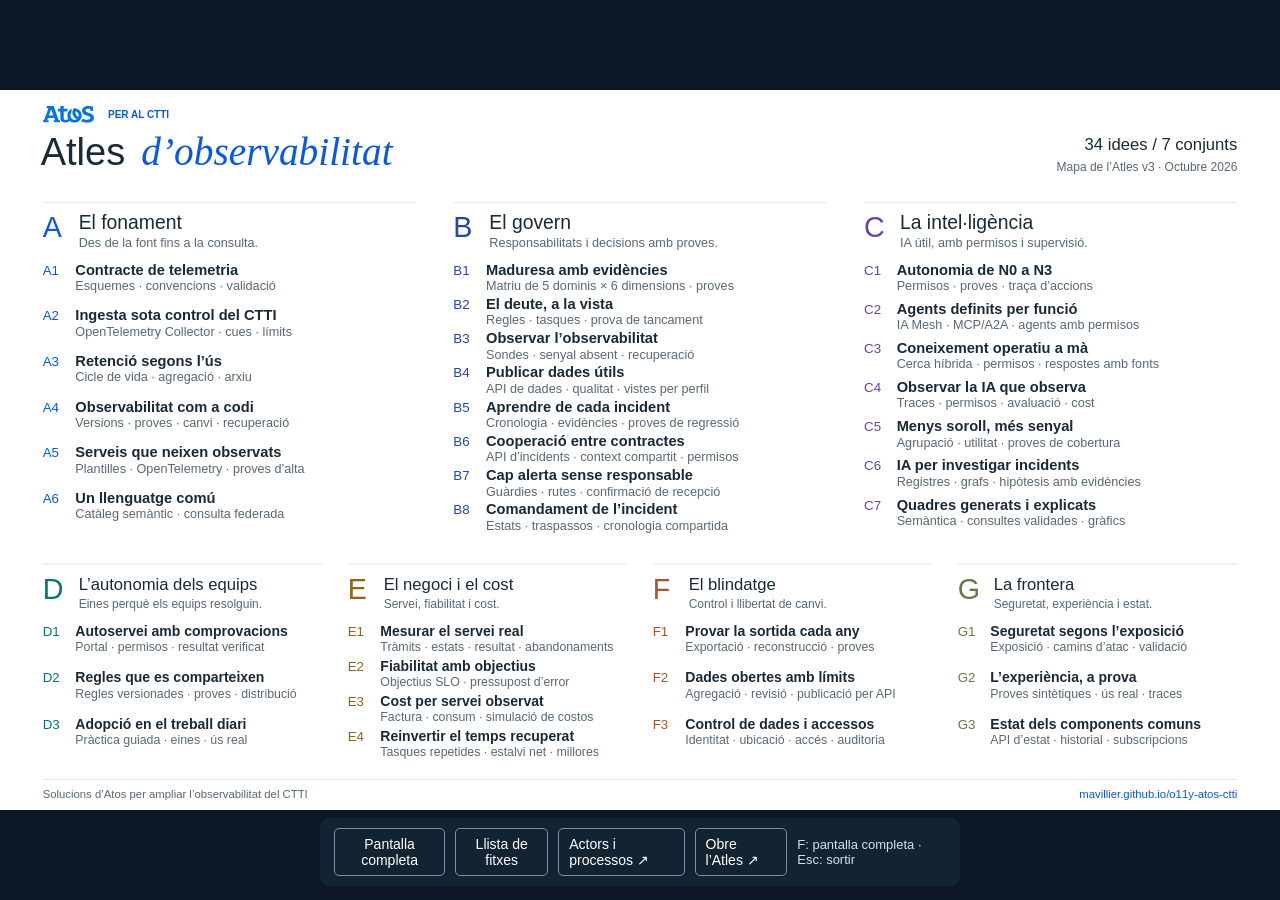
==== mapa-o11y-atos.html @ d2d93eef "Integra Canigó i recerca internacional a l’Atles O11y v3, amb pilots i PDF actualitzats" ====
<!doctype html><html lang="ca"><head><meta charset="utf-8"><meta name="viewport" content="width=device-width,initial-scale=1"><title>Mapa de l’Atles O11y · Atos per al CTTI</title><link rel="icon" href="favicon.svg?v=20260916-v3" type="image/svg+xml"><link rel="icon" href="favicon.ico?v=20260916-v3" sizes="any"><style>
*{box-sizing:border-box}html,body{margin:0;width:100%;height:100%;overflow:hidden;background:#0d1726;font-family:'Segoe UI',Arial,sans-serif}main{height:100vh;display:flex;align-items:center;justify-content:center}svg{display:block;width:min(100vw,calc(100vh * 16 / 9));height:auto;max-height:100vh}svg a{cursor:pointer}svg a:hover text{fill:#0757ed}nav{position:fixed;bottom:14px;left:50%;transform:translateX(-50%);display:flex;gap:10px;align-items:center;background:#142634f0;color:white;padding:10px 14px;border-radius:10px;opacity:0;transition:opacity .15s}nav:hover,nav:focus-within,body.show-controls nav{opacity:1}button,nav a{font:14px 'Segoe UI',sans-serif;background:transparent;color:white;border:1px solid #8390a3;border-radius:5px;padding:7px 10px;text-decoration:none;cursor:pointer}.help{font-size:13px;color:#d6deec}@media print{nav{display:none}body{background:white}main{height:auto}}

:focus-visible{outline:3px solid #85baff;outline-offset:4px}
button,nav a{min-height:44px;display:inline-flex;align-items:center}
.mobile-map-note{display:none}
#map-list{background:white;color:#182a38;max-width:1100px;margin:0 auto;padding:35px 6vw 130px}
#map-list h1{font-size:30px;font-weight:500}#map-list h2{font-size:23px;font-weight:500;color:#0757ed;margin-top:35px}
#map-list article{border-top:1px solid #cfd9df;padding:18px 0}#map-list a{color:#182a38;font-size:18px;line-height:1.5}
#map-list p{font-size:16px;line-height:1.6}#map-list .map-role{font-size:14px;color:#586876}
body.list-open{overflow:auto;height:auto;background:white}body.list-open main{display:none}body.list-open .mobile-map-note{display:none}
@media(pointer:coarse){nav{opacity:1}}
@media(max-width:760px){nav{width:calc(100vw - 24px);flex-wrap:wrap;justify-content:center;opacity:1;bottom:12px}.help{display:none}nav a,nav button{font-size:14px;padding:8px}.mobile-map-note{display:block;position:fixed;top:18px;left:6vw;right:6vw;color:white;font-size:16px;line-height:1.5;margin:0}.mobile-map-note a{color:white}}
@media(prefers-reduced-motion:reduce){nav{transition:none}}
@media print{.mobile-map-note,#map-list{display:none!important}}
</style></head><body><main><svg xmlns="http://www.w3.org/2000/svg" xmlns:xlink="http://www.w3.org/1999/xlink" viewBox="0 0 1920 1080" role="group" aria-labelledby="map-title map-description"><title id="map-title">Atles O11y. Mapa de les 34 idees</title><desc id="map-description">Set conjunts de solucions proposades per Atos per ampliar l’observabilitat del CTTI. Cada idea té un codi, un títol i els conceptes tècnics que la concreten.</desc>
<rect x="0" y="0" width="1920" height="1080" rx="0" fill="#ffffff"/>
<image href="[data-uri]" x="64" y="24" width="77" height="25"/>
<text x="162" y="42" font-family="Segoe UI,Arial,sans-serif" font-style="normal" font-size="15" font-weight="600" fill="#0757ed" text-anchor="start">PER AL CTTI</text>
<text x="61" y="112" font-family="Segoe UI,Arial,sans-serif" font-style="normal" font-size="57" font-weight="400" fill="#182a38" text-anchor="start">Atles</text>
<text x="212" y="112" font-family="Georgia,serif" font-style="italic" font-size="59" font-weight="400" fill="#0757ed" text-anchor="start">d’observabilitat</text>
<text x="1856" y="90" font-family="Segoe UI,Arial,sans-serif" font-style="normal" font-size="25" font-weight="400" fill="#182a38" text-anchor="end">34 idees / 7 conjunts</text>
<text x="1856" y="122" font-family="Segoe UI,Arial,sans-serif" font-style="normal" font-size="18" font-weight="400" fill="#586876" text-anchor="end">Mapa de l’Atles v3 · Octubre 2026</text>
<g id="group-A" class="map-group" data-group="A">
<rect x="64.0" y="169" width="560.0" height="508" fill="transparent" pointer-events="none"/>
<line x1="64.0" y1="169" x2="624.0" y2="169" stroke="#cfd9df" stroke-width="1"/>
<text x="64.0" y="221" font-family="Segoe UI,Arial,sans-serif" font-style="normal" font-size="43" font-weight="300" fill="#0757ed" text-anchor="start">A</text>
<text x="118.0" y="208" font-family="Segoe UI,Arial,sans-serif" font-style="normal" font-size="29" font-weight="400" fill="#182a38" text-anchor="start">El fonament</text>
<text x="118.0" y="235" font-family="Segoe UI,Arial,sans-serif" font-style="normal" font-size="19" font-weight="400" fill="#586876" text-anchor="start">Des de la font fins a la consulta.</text>
<a href="https://mavillier.github.io/o11y-atos-ctti/#card/A1" target="atles-detail" aria-label="A1: Contracte de telemetria">
<text x="64.0" y="277.0" font-family="Segoe UI,Arial,sans-serif" font-style="normal" font-size="20" font-weight="400" fill="#0757ed" text-anchor="start">A1</text>
<text x="113.0" y="277.0" font-family="Segoe UI,Arial,sans-serif" font-style="normal" font-size="22" font-weight="600" fill="#182a38" text-anchor="start">Contracte de telemetria</text>
<text x="113.0" y="300.0" font-family="Segoe UI,Arial,sans-serif" font-style="normal" font-size="19" font-weight="400" fill="#586876" text-anchor="start">Esquemes · convencions · validació</text>
</a>
<a href="https://mavillier.github.io/o11y-atos-ctti/#card/A2" target="atles-detail" aria-label="A2: Ingesta sota control del CTTI">
<text x="64.0" y="345.5" font-family="Segoe UI,Arial,sans-serif" font-style="normal" font-size="20" font-weight="400" fill="#0757ed" text-anchor="start">A2</text>
<text x="113.0" y="345.5" font-family="Segoe UI,Arial,sans-serif" font-style="normal" font-size="22" font-weight="600" fill="#182a38" text-anchor="start">Ingesta sota control del CTTI</text>
<text x="113.0" y="368.5" font-family="Segoe UI,Arial,sans-serif" font-style="normal" font-size="19" font-weight="400" fill="#586876" text-anchor="start">OpenTelemetry Collector · cues · límits</text>
</a>
<a href="https://mavillier.github.io/o11y-atos-ctti/#card/A3" target="atles-detail" aria-label="A3: Retenció segons l’ús">
<text x="64.0" y="414.0" font-family="Segoe UI,Arial,sans-serif" font-style="normal" font-size="20" font-weight="400" fill="#0757ed" text-anchor="start">A3</text>
<text x="113.0" y="414.0" font-family="Segoe UI,Arial,sans-serif" font-style="normal" font-size="22" font-weight="600" fill="#182a38" text-anchor="start">Retenció segons l’ús</text>
<text x="113.0" y="437.0" font-family="Segoe UI,Arial,sans-serif" font-style="normal" font-size="19" font-weight="400" fill="#586876" text-anchor="start">Cicle de vida · agregació · arxiu</text>
</a>
<a href="https://mavillier.github.io/o11y-atos-ctti/#card/A4" target="atles-detail" aria-label="A4: Observabilitat com a codi">
<text x="64.0" y="482.5" font-family="Segoe UI,Arial,sans-serif" font-style="normal" font-size="20" font-weight="400" fill="#0757ed" text-anchor="start">A4</text>
<text x="113.0" y="482.5" font-family="Segoe UI,Arial,sans-serif" font-style="normal" font-size="22" font-weight="600" fill="#182a38" text-anchor="start">Observabilitat com a codi</text>
<text x="113.0" y="505.5" font-family="Segoe UI,Arial,sans-serif" font-style="normal" font-size="19" font-weight="400" fill="#586876" text-anchor="start">Versions · proves · canvi · recuperació</text>
</a>
<a href="https://mavillier.github.io/o11y-atos-ctti/#card/A5" target="atles-detail" aria-label="A5: Serveis que neixen observats">
<text x="64.0" y="551.0" font-family="Segoe UI,Arial,sans-serif" font-style="normal" font-size="20" font-weight="400" fill="#0757ed" text-anchor="start">A5</text>
<text x="113.0" y="551.0" font-family="Segoe UI,Arial,sans-serif" font-style="normal" font-size="22" font-weight="600" fill="#182a38" text-anchor="start">Serveis que neixen observats</text>
<text x="113.0" y="574.0" font-family="Segoe UI,Arial,sans-serif" font-style="normal" font-size="19" font-weight="400" fill="#586876" text-anchor="start">Plantilles · OpenTelemetry · proves d’alta</text>
</a>
<a href="https://mavillier.github.io/o11y-atos-ctti/#card/A6" target="atles-detail" aria-label="A6: Un llenguatge comú">
<text x="64.0" y="619.5" font-family="Segoe UI,Arial,sans-serif" font-style="normal" font-size="20" font-weight="400" fill="#0757ed" text-anchor="start">A6</text>
<text x="113.0" y="619.5" font-family="Segoe UI,Arial,sans-serif" font-style="normal" font-size="22" font-weight="600" fill="#182a38" text-anchor="start">Un llenguatge comú</text>
<text x="113.0" y="642.5" font-family="Segoe UI,Arial,sans-serif" font-style="normal" font-size="19" font-weight="400" fill="#586876" text-anchor="start">Catàleg semàntic · consulta federada</text>
</a>
</g>
<g id="group-B" class="map-group" data-group="B">
<rect x="680.0" y="169" width="560.0" height="508" fill="transparent" pointer-events="none"/>
<line x1="680.0" y1="169" x2="1240.0" y2="169" stroke="#cfd9df" stroke-width="1"/>
<text x="680.0" y="221" font-family="Segoe UI,Arial,sans-serif" font-style="normal" font-size="43" font-weight="300" fill="#2446a5" text-anchor="start">B</text>
<text x="734.0" y="208" font-family="Segoe UI,Arial,sans-serif" font-style="normal" font-size="29" font-weight="400" fill="#182a38" text-anchor="start">El govern</text>
<text x="734.0" y="235" font-family="Segoe UI,Arial,sans-serif" font-style="normal" font-size="19" font-weight="400" fill="#586876" text-anchor="start">Responsabilitats i decisions amb proves.</text>
<a href="https://mavillier.github.io/o11y-atos-ctti/#card/B1" target="atles-detail" aria-label="B1: Maduresa amb evidències">
<text x="680.0" y="277.0" font-family="Segoe UI,Arial,sans-serif" font-style="normal" font-size="20" font-weight="400" fill="#2446a5" text-anchor="start">B1</text>
<text x="729.0" y="277.0" font-family="Segoe UI,Arial,sans-serif" font-style="normal" font-size="22" font-weight="600" fill="#182a38" text-anchor="start">Maduresa amb evidències</text>
<text x="729.0" y="300.0" font-family="Segoe UI,Arial,sans-serif" font-style="normal" font-size="19" font-weight="400" fill="#586876" text-anchor="start">Matriu de 5 dominis × 6 dimensions · proves</text>
</a>
<a href="https://mavillier.github.io/o11y-atos-ctti/#card/B2" target="atles-detail" aria-label="B2: El deute, a la vista">
<text x="680.0" y="328.375" font-family="Segoe UI,Arial,sans-serif" font-style="normal" font-size="20" font-weight="400" fill="#2446a5" text-anchor="start">B2</text>
<text x="729.0" y="328.375" font-family="Segoe UI,Arial,sans-serif" font-style="normal" font-size="22" font-weight="600" fill="#182a38" text-anchor="start">El deute, a la vista</text>
<text x="729.0" y="351.375" font-family="Segoe UI,Arial,sans-serif" font-style="normal" font-size="19" font-weight="400" fill="#586876" text-anchor="start">Regles · tasques · prova de tancament</text>
</a>
<a href="https://mavillier.github.io/o11y-atos-ctti/#card/B3" target="atles-detail" aria-label="B3: Observar l’observabilitat">
<text x="680.0" y="379.75" font-family="Segoe UI,Arial,sans-serif" font-style="normal" font-size="20" font-weight="400" fill="#2446a5" text-anchor="start">B3</text>
<text x="729.0" y="379.75" font-family="Segoe UI,Arial,sans-serif" font-style="normal" font-size="22" font-weight="600" fill="#182a38" text-anchor="start">Observar l’observabilitat</text>
<text x="729.0" y="402.75" font-family="Segoe UI,Arial,sans-serif" font-style="normal" font-size="19" font-weight="400" fill="#586876" text-anchor="start">Sondes · senyal absent · recuperació</text>
</a>
<a href="https://mavillier.github.io/o11y-atos-ctti/#card/B4" target="atles-detail" aria-label="B4: Publicar dades útils">
<text x="680.0" y="431.125" font-family="Segoe UI,Arial,sans-serif" font-style="normal" font-size="20" font-weight="400" fill="#2446a5" text-anchor="start">B4</text>
<text x="729.0" y="431.125" font-family="Segoe UI,Arial,sans-serif" font-style="normal" font-size="22" font-weight="600" fill="#182a38" text-anchor="start">Publicar dades útils</text>
<text x="729.0" y="454.125" font-family="Segoe UI,Arial,sans-serif" font-style="normal" font-size="19" font-weight="400" fill="#586876" text-anchor="start">API de dades · qualitat · vistes per perfil</text>
</a>
<a href="https://mavillier.github.io/o11y-atos-ctti/#card/B5" target="atles-detail" aria-label="B5: Aprendre de cada incident">
<text x="680.0" y="482.5" font-family="Segoe UI,Arial,sans-serif" font-style="normal" font-size="20" font-weight="400" fill="#2446a5" text-anchor="start">B5</text>
<text x="729.0" y="482.5" font-family="Segoe UI,Arial,sans-serif" font-style="normal" font-size="22" font-weight="600" fill="#182a38" text-anchor="start">Aprendre de cada incident</text>
<text x="729.0" y="505.5" font-family="Segoe UI,Arial,sans-serif" font-style="normal" font-size="19" font-weight="400" fill="#586876" text-anchor="start">Cronologia · evidències · proves de regressió</text>
</a>
<a href="https://mavillier.github.io/o11y-atos-ctti/#card/B6" target="atles-detail" aria-label="B6: Cooperació entre contractes">
<text x="680.0" y="533.875" font-family="Segoe UI,Arial,sans-serif" font-style="normal" font-size="20" font-weight="400" fill="#2446a5" text-anchor="start">B6</text>
<text x="729.0" y="533.875" font-family="Segoe UI,Arial,sans-serif" font-style="normal" font-size="22" font-weight="600" fill="#182a38" text-anchor="start">Cooperació entre contractes</text>
<text x="729.0" y="556.875" font-family="Segoe UI,Arial,sans-serif" font-style="normal" font-size="19" font-weight="400" fill="#586876" text-anchor="start">API d’incidents · context compartit · permisos</text>
</a>
<a href="https://mavillier.github.io/o11y-atos-ctti/#card/B7" target="atles-detail" aria-label="B7: Cap alerta sense responsable">
<text x="680.0" y="585.25" font-family="Segoe UI,Arial,sans-serif" font-style="normal" font-size="20" font-weight="400" fill="#2446a5" text-anchor="start">B7</text>
<text x="729.0" y="585.25" font-family="Segoe UI,Arial,sans-serif" font-style="normal" font-size="22" font-weight="600" fill="#182a38" text-anchor="start">Cap alerta sense responsable</text>
<text x="729.0" y="608.25" font-family="Segoe UI,Arial,sans-serif" font-style="normal" font-size="19" font-weight="400" fill="#586876" text-anchor="start">Guàrdies · rutes · confirmació de recepció</text>
</a>
<a href="https://mavillier.github.io/o11y-atos-ctti/#card/B8" target="atles-detail" aria-label="B8: Comandament de l’incident">
<text x="680.0" y="636.625" font-family="Segoe UI,Arial,sans-serif" font-style="normal" font-size="20" font-weight="400" fill="#2446a5" text-anchor="start">B8</text>
<text x="729.0" y="636.625" font-family="Segoe UI,Arial,sans-serif" font-style="normal" font-size="22" font-weight="600" fill="#182a38" text-anchor="start">Comandament de l’incident</text>
<text x="729.0" y="659.625" font-family="Segoe UI,Arial,sans-serif" font-style="normal" font-size="19" font-weight="400" fill="#586876" text-anchor="start">Estats · traspassos · cronologia compartida</text>
</a>
</g>
<g id="group-C" class="map-group" data-group="C">
<rect x="1296.0" y="169" width="560.0" height="508" fill="transparent" pointer-events="none"/>
<line x1="1296.0" y1="169" x2="1856.0" y2="169" stroke="#cfd9df" stroke-width="1"/>
<text x="1296.0" y="221" font-family="Segoe UI,Arial,sans-serif" font-style="normal" font-size="43" font-weight="300" fill="#6741ac" text-anchor="start">C</text>
<text x="1350.0" y="208" font-family="Segoe UI,Arial,sans-serif" font-style="normal" font-size="29" font-weight="400" fill="#182a38" text-anchor="start">La intel·ligència</text>
<text x="1350.0" y="235" font-family="Segoe UI,Arial,sans-serif" font-style="normal" font-size="19" font-weight="400" fill="#586876" text-anchor="start">IA útil, amb permisos i supervisió.</text>
<a href="https://mavillier.github.io/o11y-atos-ctti/#card/C1" target="atles-detail" aria-label="C1: Autonomia de N0 a N3">
<text x="1296.0" y="277.0" font-family="Segoe UI,Arial,sans-serif" font-style="normal" font-size="20" font-weight="400" fill="#6741ac" text-anchor="start">C1</text>
<text x="1345.0" y="277.0" font-family="Segoe UI,Arial,sans-serif" font-style="normal" font-size="22" font-weight="600" fill="#182a38" text-anchor="start">Autonomia de N0 a N3</text>
<text x="1345.0" y="300.0" font-family="Segoe UI,Arial,sans-serif" font-style="normal" font-size="19" font-weight="400" fill="#586876" text-anchor="start">Permisos · proves · traça d’accions</text>
</a>
<a href="https://mavillier.github.io/o11y-atos-ctti/#card/C2" target="atles-detail" aria-label="C2: Agents definits per funció">
<text x="1296.0" y="335.7142857142857" font-family="Segoe UI,Arial,sans-serif" font-style="normal" font-size="20" font-weight="400" fill="#6741ac" text-anchor="start">C2</text>
<text x="1345.0" y="335.7142857142857" font-family="Segoe UI,Arial,sans-serif" font-style="normal" font-size="22" font-weight="600" fill="#182a38" text-anchor="start">Agents definits per funció</text>
<text x="1345.0" y="358.7142857142857" font-family="Segoe UI,Arial,sans-serif" font-style="normal" font-size="19" font-weight="400" fill="#586876" text-anchor="start">IA Mesh · MCP/A2A · agents amb permisos</text>
</a>
<a href="https://mavillier.github.io/o11y-atos-ctti/#card/C3" target="atles-detail" aria-label="C3: Coneixement operatiu a mà">
<text x="1296.0" y="394.42857142857144" font-family="Segoe UI,Arial,sans-serif" font-style="normal" font-size="20" font-weight="400" fill="#6741ac" text-anchor="start">C3</text>
<text x="1345.0" y="394.42857142857144" font-family="Segoe UI,Arial,sans-serif" font-style="normal" font-size="22" font-weight="600" fill="#182a38" text-anchor="start">Coneixement operatiu a mà</text>
<text x="1345.0" y="417.42857142857144" font-family="Segoe UI,Arial,sans-serif" font-style="normal" font-size="19" font-weight="400" fill="#586876" text-anchor="start">Cerca híbrida · permisos · respostes amb fonts</text>
</a>
<a href="https://mavillier.github.io/o11y-atos-ctti/#card/C4" target="atles-detail" aria-label="C4: Observar la IA que observa">
<text x="1296.0" y="453.1428571428571" font-family="Segoe UI,Arial,sans-serif" font-style="normal" font-size="20" font-weight="400" fill="#6741ac" text-anchor="start">C4</text>
<text x="1345.0" y="453.1428571428571" font-family="Segoe UI,Arial,sans-serif" font-style="normal" font-size="22" font-weight="600" fill="#182a38" text-anchor="start">Observar la IA que observa</text>
<text x="1345.0" y="476.1428571428571" font-family="Segoe UI,Arial,sans-serif" font-style="normal" font-size="19" font-weight="400" fill="#586876" text-anchor="start">Traces · permisos · avaluació · cost</text>
</a>
<a href="https://mavillier.github.io/o11y-atos-ctti/#card/C5" target="atles-detail" aria-label="C5: Menys soroll, més senyal">
<text x="1296.0" y="511.8571428571429" font-family="Segoe UI,Arial,sans-serif" font-style="normal" font-size="20" font-weight="400" fill="#6741ac" text-anchor="start">C5</text>
<text x="1345.0" y="511.8571428571429" font-family="Segoe UI,Arial,sans-serif" font-style="normal" font-size="22" font-weight="600" fill="#182a38" text-anchor="start">Menys soroll, més senyal</text>
<text x="1345.0" y="534.8571428571429" font-family="Segoe UI,Arial,sans-serif" font-style="normal" font-size="19" font-weight="400" fill="#586876" text-anchor="start">Agrupació · utilitat · proves de cobertura</text>
</a>
<a href="https://mavillier.github.io/o11y-atos-ctti/#card/C6" target="atles-detail" aria-label="C6: IA per investigar incidents">
<text x="1296.0" y="570.5714285714286" font-family="Segoe UI,Arial,sans-serif" font-style="normal" font-size="20" font-weight="400" fill="#6741ac" text-anchor="start">C6</text>
<text x="1345.0" y="570.5714285714286" font-family="Segoe UI,Arial,sans-serif" font-style="normal" font-size="22" font-weight="600" fill="#182a38" text-anchor="start">IA per investigar incidents</text>
<text x="1345.0" y="593.5714285714286" font-family="Segoe UI,Arial,sans-serif" font-style="normal" font-size="19" font-weight="400" fill="#586876" text-anchor="start">Registres · grafs · hipòtesis amb evidències</text>
</a>
<a href="https://mavillier.github.io/o11y-atos-ctti/#card/C7" target="atles-detail" aria-label="C7: Quadres generats i explicats">
<text x="1296.0" y="629.2857142857142" font-family="Segoe UI,Arial,sans-serif" font-style="normal" font-size="20" font-weight="400" fill="#6741ac" text-anchor="start">C7</text>
<text x="1345.0" y="629.2857142857142" font-family="Segoe UI,Arial,sans-serif" font-style="normal" font-size="22" font-weight="600" fill="#182a38" text-anchor="start">Quadres generats i explicats</text>
<text x="1345.0" y="652.2857142857142" font-family="Segoe UI,Arial,sans-serif" font-style="normal" font-size="19" font-weight="400" fill="#586876" text-anchor="start">Semàntica · consultes validades · gràfics</text>
</a>
</g>
<g id="group-D" class="map-group" data-group="D">
<rect x="64.0" y="711" width="419.5" height="306" fill="transparent" pointer-events="none"/>
<line x1="64.0" y1="711" x2="483.5" y2="711" stroke="#cfd9df" stroke-width="1"/>
<text x="64.0" y="763" font-family="Segoe UI,Arial,sans-serif" font-style="normal" font-size="43" font-weight="300" fill="#007873" text-anchor="start">D</text>
<text x="118.0" y="750" font-family="Segoe UI,Arial,sans-serif" font-style="normal" font-size="25" font-weight="400" fill="#182a38" text-anchor="start">L’autonomia dels equips</text>
<text x="118.0" y="777" font-family="Segoe UI,Arial,sans-serif" font-style="normal" font-size="18" font-weight="400" fill="#586876" text-anchor="start">Eines perquè els equips resolguin.</text>
<a href="https://mavillier.github.io/o11y-atos-ctti/#card/D1" target="atles-detail" aria-label="D1: Autoservei amb comprovacions">
<text x="64.0" y="819.0" font-family="Segoe UI,Arial,sans-serif" font-style="normal" font-size="20" font-weight="400" fill="#007873" text-anchor="start">D1</text>
<text x="113.0" y="819.0" font-family="Segoe UI,Arial,sans-serif" font-style="normal" font-size="21" font-weight="600" fill="#182a38" text-anchor="start">Autoservei amb comprovacions</text>
<text x="113.0" y="842.0" font-family="Segoe UI,Arial,sans-serif" font-style="normal" font-size="18.5" font-weight="400" fill="#586876" text-anchor="start">Portal · permisos · resultat verificat</text>
</a>
<a href="https://mavillier.github.io/o11y-atos-ctti/#card/D2" target="atles-detail" aria-label="D2: Regles que es comparteixen">
<text x="64.0" y="888.6666666666666" font-family="Segoe UI,Arial,sans-serif" font-style="normal" font-size="20" font-weight="400" fill="#007873" text-anchor="start">D2</text>
<text x="113.0" y="888.6666666666666" font-family="Segoe UI,Arial,sans-serif" font-style="normal" font-size="21" font-weight="600" fill="#182a38" text-anchor="start">Regles que es comparteixen</text>
<text x="113.0" y="911.6666666666666" font-family="Segoe UI,Arial,sans-serif" font-style="normal" font-size="18.5" font-weight="400" fill="#586876" text-anchor="start">Regles versionades · proves · distribució</text>
</a>
<a href="https://mavillier.github.io/o11y-atos-ctti/#card/D3" target="atles-detail" aria-label="D3: Adopció en el treball diari">
<text x="64.0" y="958.3333333333334" font-family="Segoe UI,Arial,sans-serif" font-style="normal" font-size="20" font-weight="400" fill="#007873" text-anchor="start">D3</text>
<text x="113.0" y="958.3333333333334" font-family="Segoe UI,Arial,sans-serif" font-style="normal" font-size="21" font-weight="600" fill="#182a38" text-anchor="start">Adopció en el treball diari</text>
<text x="113.0" y="981.3333333333334" font-family="Segoe UI,Arial,sans-serif" font-style="normal" font-size="18.5" font-weight="400" fill="#586876" text-anchor="start">Pràctica guiada · eines · ús real</text>
</a>
</g>
<g id="group-E" class="map-group" data-group="E">
<rect x="521.5" y="711" width="419.5" height="306" fill="transparent" pointer-events="none"/>
<line x1="521.5" y1="711" x2="941.0" y2="711" stroke="#cfd9df" stroke-width="1"/>
<text x="521.5" y="763" font-family="Segoe UI,Arial,sans-serif" font-style="normal" font-size="43" font-weight="300" fill="#916313" text-anchor="start">E</text>
<text x="575.5" y="750" font-family="Segoe UI,Arial,sans-serif" font-style="normal" font-size="25" font-weight="400" fill="#182a38" text-anchor="start">El negoci i el cost</text>
<text x="575.5" y="777" font-family="Segoe UI,Arial,sans-serif" font-style="normal" font-size="18" font-weight="400" fill="#586876" text-anchor="start">Servei, fiabilitat i cost.</text>
<a href="https://mavillier.github.io/o11y-atos-ctti/#card/E1" target="atles-detail" aria-label="E1: Mesurar el servei real">
<text x="521.5" y="819.0" font-family="Segoe UI,Arial,sans-serif" font-style="normal" font-size="20" font-weight="400" fill="#916313" text-anchor="start">E1</text>
<text x="570.5" y="819.0" font-family="Segoe UI,Arial,sans-serif" font-style="normal" font-size="21" font-weight="600" fill="#182a38" text-anchor="start">Mesurar el servei real</text>
<text x="570.5" y="842.0" font-family="Segoe UI,Arial,sans-serif" font-style="normal" font-size="18.5" font-weight="400" fill="#586876" text-anchor="start">Tràmits · estats · resultat · abandonaments</text>
</a>
<a href="https://mavillier.github.io/o11y-atos-ctti/#card/E2" target="atles-detail" aria-label="E2: Fiabilitat amb objectius">
<text x="521.5" y="871.25" font-family="Segoe UI,Arial,sans-serif" font-style="normal" font-size="20" font-weight="400" fill="#916313" text-anchor="start">E2</text>
<text x="570.5" y="871.25" font-family="Segoe UI,Arial,sans-serif" font-style="normal" font-size="21" font-weight="600" fill="#182a38" text-anchor="start">Fiabilitat amb objectius</text>
<text x="570.5" y="894.25" font-family="Segoe UI,Arial,sans-serif" font-style="normal" font-size="18.5" font-weight="400" fill="#586876" text-anchor="start">Objectius SLO · pressupost d’error</text>
</a>
<a href="https://mavillier.github.io/o11y-atos-ctti/#card/E3" target="atles-detail" aria-label="E3: Cost per servei observat">
<text x="521.5" y="923.5" font-family="Segoe UI,Arial,sans-serif" font-style="normal" font-size="20" font-weight="400" fill="#916313" text-anchor="start">E3</text>
<text x="570.5" y="923.5" font-family="Segoe UI,Arial,sans-serif" font-style="normal" font-size="21" font-weight="600" fill="#182a38" text-anchor="start">Cost per servei observat</text>
<text x="570.5" y="946.5" font-family="Segoe UI,Arial,sans-serif" font-style="normal" font-size="18.5" font-weight="400" fill="#586876" text-anchor="start">Factura · consum · simulació de costos</text>
</a>
<a href="https://mavillier.github.io/o11y-atos-ctti/#card/E4" target="atles-detail" aria-label="E4: Reinvertir el temps recuperat">
<text x="521.5" y="975.75" font-family="Segoe UI,Arial,sans-serif" font-style="normal" font-size="20" font-weight="400" fill="#916313" text-anchor="start">E4</text>
<text x="570.5" y="975.75" font-family="Segoe UI,Arial,sans-serif" font-style="normal" font-size="21" font-weight="600" fill="#182a38" text-anchor="start">Reinvertir el temps recuperat</text>
<text x="570.5" y="998.75" font-family="Segoe UI,Arial,sans-serif" font-style="normal" font-size="18.5" font-weight="400" fill="#586876" text-anchor="start">Tasques repetides · estalvi net · millores</text>
</a>
</g>
<g id="group-F" class="map-group" data-group="F">
<rect x="979.0" y="711" width="419.5" height="306" fill="transparent" pointer-events="none"/>
<line x1="979.0" y1="711" x2="1398.5" y2="711" stroke="#cfd9df" stroke-width="1"/>
<text x="979.0" y="763" font-family="Segoe UI,Arial,sans-serif" font-style="normal" font-size="43" font-weight="300" fill="#a05931" text-anchor="start">F</text>
<text x="1033.0" y="750" font-family="Segoe UI,Arial,sans-serif" font-style="normal" font-size="25" font-weight="400" fill="#182a38" text-anchor="start">El blindatge</text>
<text x="1033.0" y="777" font-family="Segoe UI,Arial,sans-serif" font-style="normal" font-size="18" font-weight="400" fill="#586876" text-anchor="start">Control i llibertat de canvi.</text>
<a href="https://mavillier.github.io/o11y-atos-ctti/#card/F1" target="atles-detail" aria-label="F1: Provar la sortida cada any">
<text x="979.0" y="819.0" font-family="Segoe UI,Arial,sans-serif" font-style="normal" font-size="20" font-weight="400" fill="#a05931" text-anchor="start">F1</text>
<text x="1028.0" y="819.0" font-family="Segoe UI,Arial,sans-serif" font-style="normal" font-size="21" font-weight="600" fill="#182a38" text-anchor="start">Provar la sortida cada any</text>
<text x="1028.0" y="842.0" font-family="Segoe UI,Arial,sans-serif" font-style="normal" font-size="18.5" font-weight="400" fill="#586876" text-anchor="start">Exportació · reconstrucció · proves</text>
</a>
<a href="https://mavillier.github.io/o11y-atos-ctti/#card/F2" target="atles-detail" aria-label="F2: Dades obertes amb límits">
<text x="979.0" y="888.6666666666666" font-family="Segoe UI,Arial,sans-serif" font-style="normal" font-size="20" font-weight="400" fill="#a05931" text-anchor="start">F2</text>
<text x="1028.0" y="888.6666666666666" font-family="Segoe UI,Arial,sans-serif" font-style="normal" font-size="21" font-weight="600" fill="#182a38" text-anchor="start">Dades obertes amb límits</text>
<text x="1028.0" y="911.6666666666666" font-family="Segoe UI,Arial,sans-serif" font-style="normal" font-size="18.5" font-weight="400" fill="#586876" text-anchor="start">Agregació · revisió · publicació per API</text>
</a>
<a href="https://mavillier.github.io/o11y-atos-ctti/#card/F3" target="atles-detail" aria-label="F3: Control de dades i accessos">
<text x="979.0" y="958.3333333333334" font-family="Segoe UI,Arial,sans-serif" font-style="normal" font-size="20" font-weight="400" fill="#a05931" text-anchor="start">F3</text>
<text x="1028.0" y="958.3333333333334" font-family="Segoe UI,Arial,sans-serif" font-style="normal" font-size="21" font-weight="600" fill="#182a38" text-anchor="start">Control de dades i accessos</text>
<text x="1028.0" y="981.3333333333334" font-family="Segoe UI,Arial,sans-serif" font-style="normal" font-size="18.5" font-weight="400" fill="#586876" text-anchor="start">Identitat · ubicació · accés · auditoria</text>
</a>
</g>
<g id="group-G" class="map-group" data-group="G">
<rect x="1436.5" y="711" width="419.5" height="306" fill="transparent" pointer-events="none"/>
<line x1="1436.5" y1="711" x2="1856.0" y2="711" stroke="#cfd9df" stroke-width="1"/>
<text x="1436.5" y="763" font-family="Segoe UI,Arial,sans-serif" font-style="normal" font-size="43" font-weight="300" fill="#677a44" text-anchor="start">G</text>
<text x="1490.5" y="750" font-family="Segoe UI,Arial,sans-serif" font-style="normal" font-size="25" font-weight="400" fill="#182a38" text-anchor="start">La frontera</text>
<text x="1490.5" y="777" font-family="Segoe UI,Arial,sans-serif" font-style="normal" font-size="18" font-weight="400" fill="#586876" text-anchor="start">Seguretat, experiència i estat.</text>
<a href="https://mavillier.github.io/o11y-atos-ctti/#card/G1" target="atles-detail" aria-label="G1: Seguretat segons l’exposició">
<text x="1436.5" y="819.0" font-family="Segoe UI,Arial,sans-serif" font-style="normal" font-size="20" font-weight="400" fill="#677a44" text-anchor="start">G1</text>
<text x="1485.5" y="819.0" font-family="Segoe UI,Arial,sans-serif" font-style="normal" font-size="21" font-weight="600" fill="#182a38" text-anchor="start">Seguretat segons l’exposició</text>
<text x="1485.5" y="842.0" font-family="Segoe UI,Arial,sans-serif" font-style="normal" font-size="18.5" font-weight="400" fill="#586876" text-anchor="start">Exposició · camins d’atac · validació</text>
</a>
<a href="https://mavillier.github.io/o11y-atos-ctti/#card/G2" target="atles-detail" aria-label="G2: L’experiència, a prova">
<text x="1436.5" y="888.6666666666666" font-family="Segoe UI,Arial,sans-serif" font-style="normal" font-size="20" font-weight="400" fill="#677a44" text-anchor="start">G2</text>
<text x="1485.5" y="888.6666666666666" font-family="Segoe UI,Arial,sans-serif" font-style="normal" font-size="21" font-weight="600" fill="#182a38" text-anchor="start">L’experiència, a prova</text>
<text x="1485.5" y="911.6666666666666" font-family="Segoe UI,Arial,sans-serif" font-style="normal" font-size="18.5" font-weight="400" fill="#586876" text-anchor="start">Proves sintètiques · ús real · traces</text>
</a>
<a href="https://mavillier.github.io/o11y-atos-ctti/#card/G3" target="atles-detail" aria-label="G3: Estat dels components comuns">
<text x="1436.5" y="958.3333333333334" font-family="Segoe UI,Arial,sans-serif" font-style="normal" font-size="20" font-weight="400" fill="#677a44" text-anchor="start">G3</text>
<text x="1485.5" y="958.3333333333334" font-family="Segoe UI,Arial,sans-serif" font-style="normal" font-size="21" font-weight="600" fill="#182a38" text-anchor="start">Estat dels components comuns</text>
<text x="1485.5" y="981.3333333333334" font-family="Segoe UI,Arial,sans-serif" font-style="normal" font-size="18.5" font-weight="400" fill="#586876" text-anchor="start">API d’estat · historial · subscripcions</text>
</a>
</g>
<line x1="64" y1="1034" x2="1856" y2="1034" stroke="#cfd9df" stroke-width="1"/>
<text x="64" y="1062" font-family="Segoe UI,Arial,sans-serif" font-style="normal" font-size="17" font-weight="400" fill="#586876" text-anchor="start">Solucions d’Atos per ampliar l’observabilitat del CTTI</text>
<text x="1856" y="1062" font-family="Segoe UI,Arial,sans-serif" font-style="normal" font-size="17" font-weight="400" fill="#0757ed" text-anchor="end">mavillier.github.io/o11y-atos-ctti</text>
</svg></main>
<p class="mobile-map-note">Mapa 16:9 per projectar. Per llegir-lo en una pantalla petita, <a href="#llista" data-list-toggle>obre la llista de fitxes</a>.</p>
<section id="map-list" hidden aria-label="Llista de les 34 fitxes"></section>
<nav aria-label="Controls de projecció"><button id="fullscreen">Pantalla completa</button><button id="list-toggle" data-list-toggle aria-controls="map-list" aria-expanded="false">Llista de fitxes</button><a href="./#context/actors" target="atles-detail">Actors i processos ↗</a><a href="./#atlas" target="atles-detail">Obre l’Atles ↗</a><span class="help">F: pantalla completa · Esc: sortir</span></nav>
<script src="data.js?v=20260916-v3"></script><script src="model.js?v=20260916-v3"></script><script>
let timer;
const reveal=()=>{document.body.classList.add('show-controls');clearTimeout(timer);if(!matchMedia('(pointer:coarse)').matches)timer=setTimeout(()=>{if(!document.querySelector('nav').contains(document.activeElement))document.body.classList.remove('show-controls')},2500)};
async function fullscreen(){try{if(!document.fullscreenElement)await document.documentElement.requestFullscreen();else await document.exitFullscreen()}catch{reveal()}}
document.querySelector('#fullscreen').addEventListener('click',fullscreen);
document.addEventListener('keydown',e=>{reveal();if(e.key.toLowerCase()==='f'&&!e.ctrlKey&&!e.metaKey&&!/INPUT|TEXTAREA/.test(e.target.tagName)){e.preventDefault();fullscreen()}});
document.addEventListener('mousemove',reveal);document.addEventListener('pointerdown',reveal);document.addEventListener('focusin',reveal);
const roles=Object.fromEntries(window.ATLES_MODEL.roles.map(r=>[r.id,r.name]));
const fits=Object.fromEntries(window.ATLES_MODEL.cards.map(c=>[c.id,c]));
const processes=Object.fromEntries(window.ATLES_MODEL.processes.map(p=>[p.id,p.name]));
const groups={A:'El fonament',B:'El govern',C:'La intel·ligència',D:'L’autonomia dels equips',E:'El negoci i el cost',F:'El blindatge',G:'La frontera'};
const list=document.querySelector('#map-list');const h1=document.createElement('h1');h1.textContent='Les 34 idees de l’Atles';h1.tabIndex=-1;list.append(h1);
for(const [id,name] of Object.entries(groups)){
const section=document.createElement('section'),title=document.createElement('h2');title.textContent=id+' · '+name;section.append(title);
for(const c of window.ATLES_DATA.cards.filter(c=>c.id[0]===id)){
const a=fits[c.id],article=document.createElement('article'),link=document.createElement('a'),body=document.createElement('p'),meta=document.createElement('p');link.href='./#card/'+c.id;link.target='atles-detail';link.textContent=c.id+' · '+c.title;body.textContent=a.contribution;meta.className='map-role';meta.textContent=processes[a.processId]+' · Coordinació proposada: '+a.coordinator.map(id=>roles[id]).join(' · ');article.append(link,body,meta);section.append(article);
const svgLink=document.querySelector('svg a[href$="/\#card/'+c.id+'"]');if(svgLink){svgLink.setAttribute('href','./#card/'+c.id);svgLink.setAttribute('aria-label',c.id+': '+c.title+'. '+processes[a.processId]);const tip=document.createElementNS('http://www.w3.org/2000/svg','title');tip.textContent=a.baseCtti+' '+a.contribution;svgLink.prepend(tip);}
}list.append(section);}
function toggleList(e){e.preventDefault();const open=list.hidden;list.hidden=!open;document.body.classList.toggle('list-open',open);const button=document.querySelector('#list-toggle');button.textContent=open?'Torna al mapa':'Llista de fitxes';button.setAttribute('aria-expanded',String(open));if(open){window.scrollTo(0,0);h1.focus()}else button.focus();reveal();}
document.querySelectorAll('[data-list-toggle]').forEach(b=>b.addEventListener('click',toggleList));reveal();
</script><script src="analytics.js?v=20260916-v3"></script></body></html>
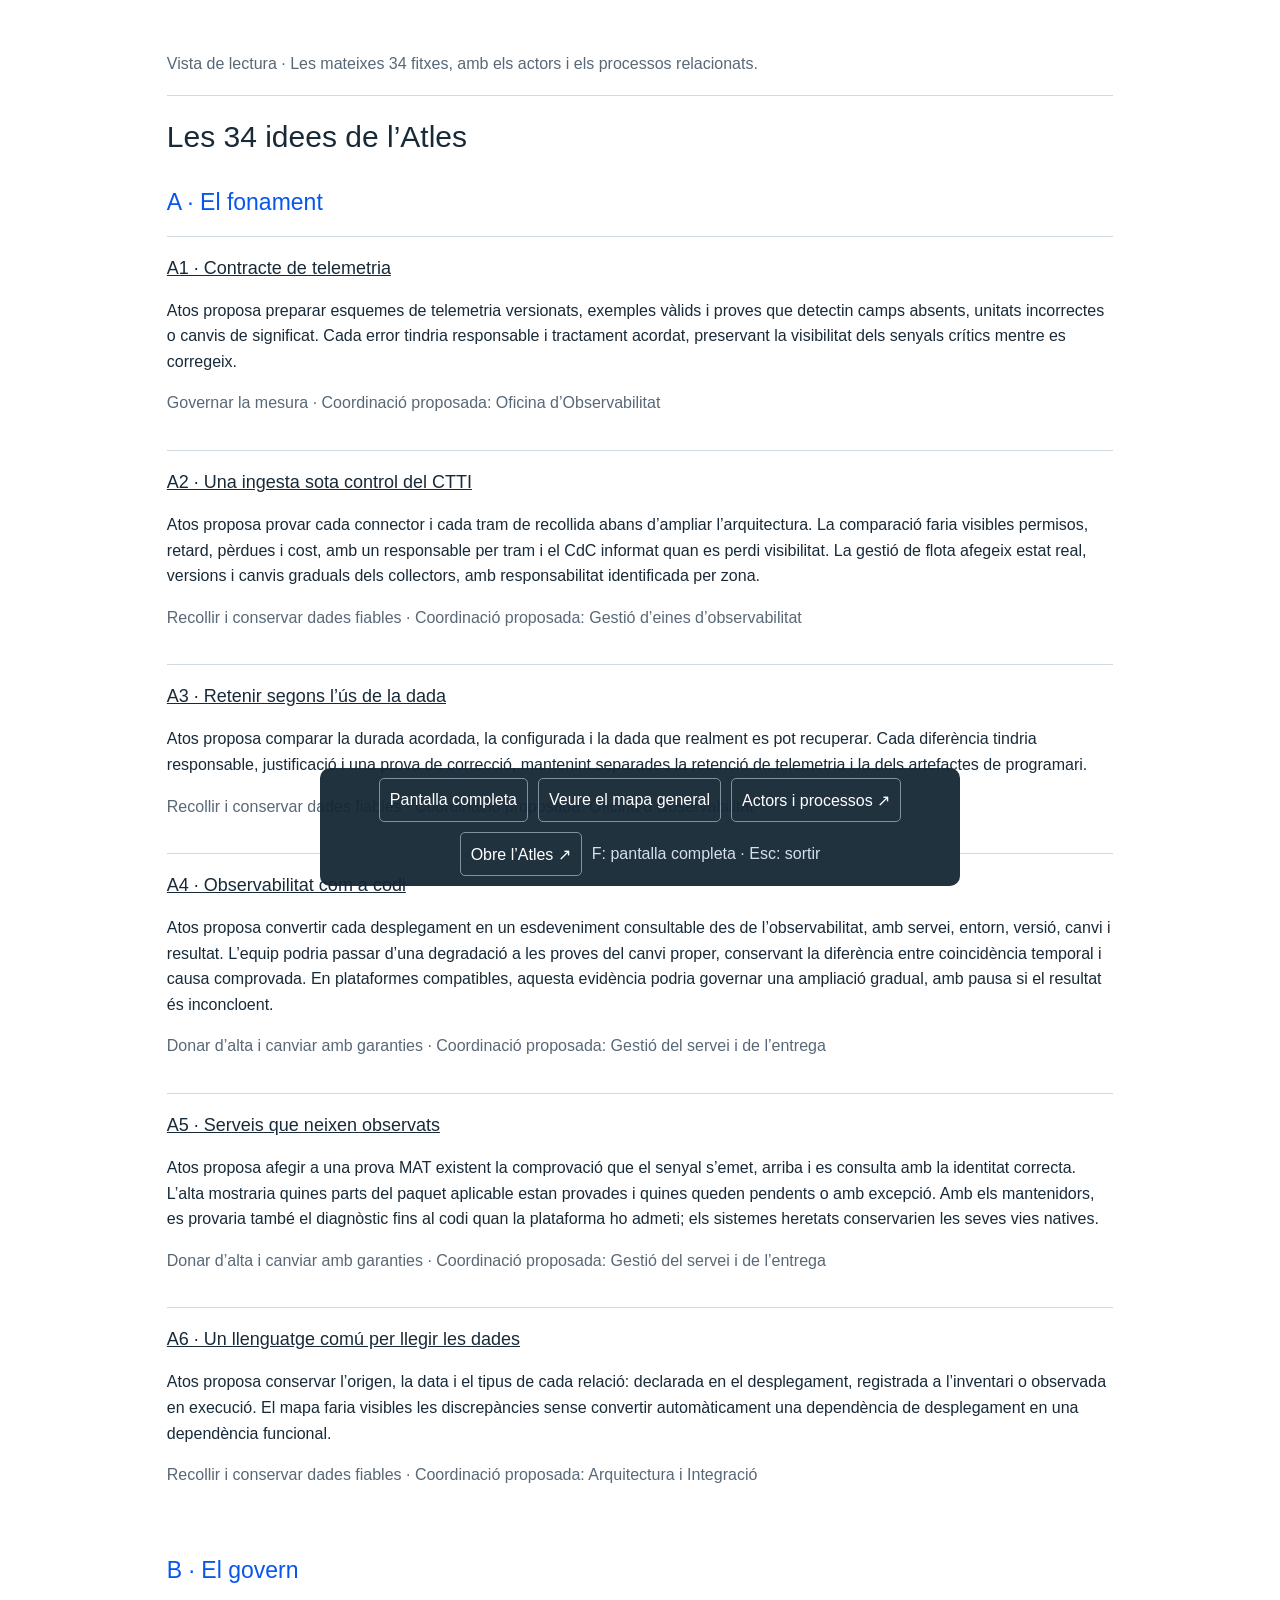
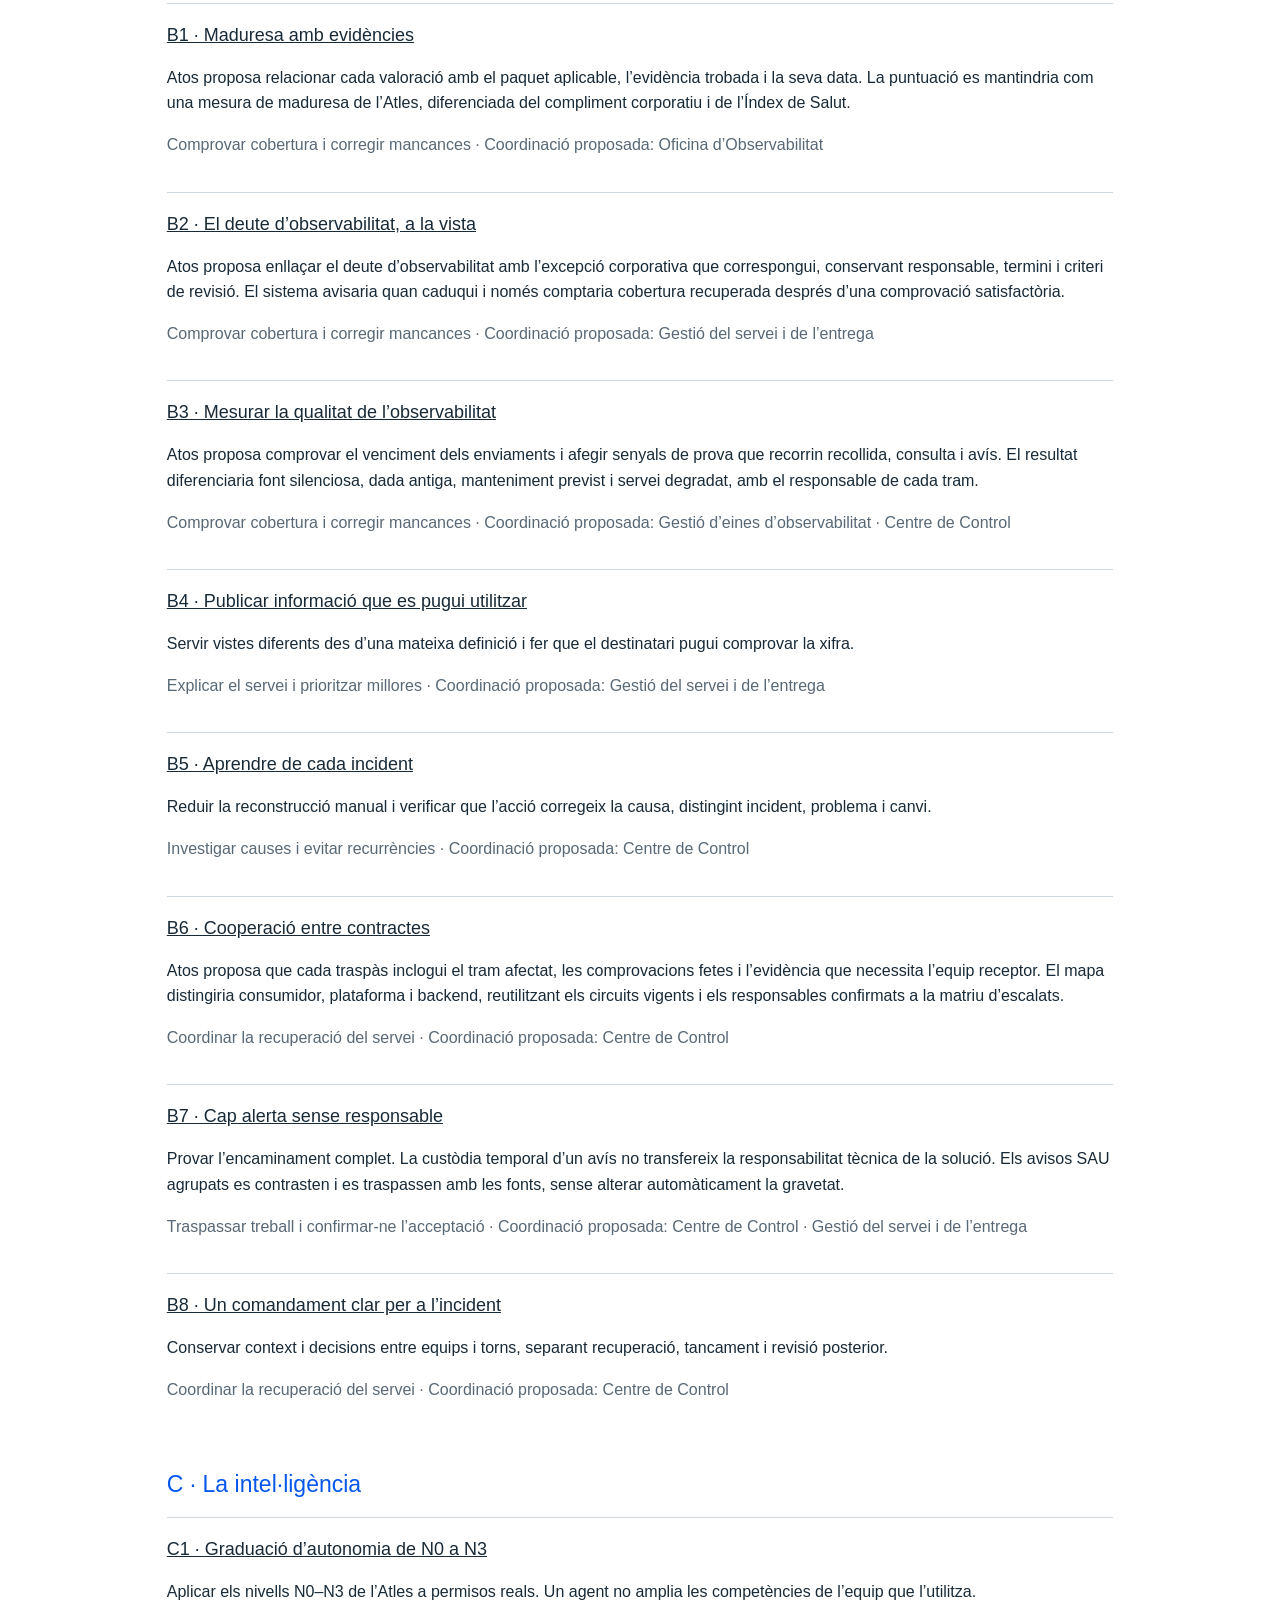
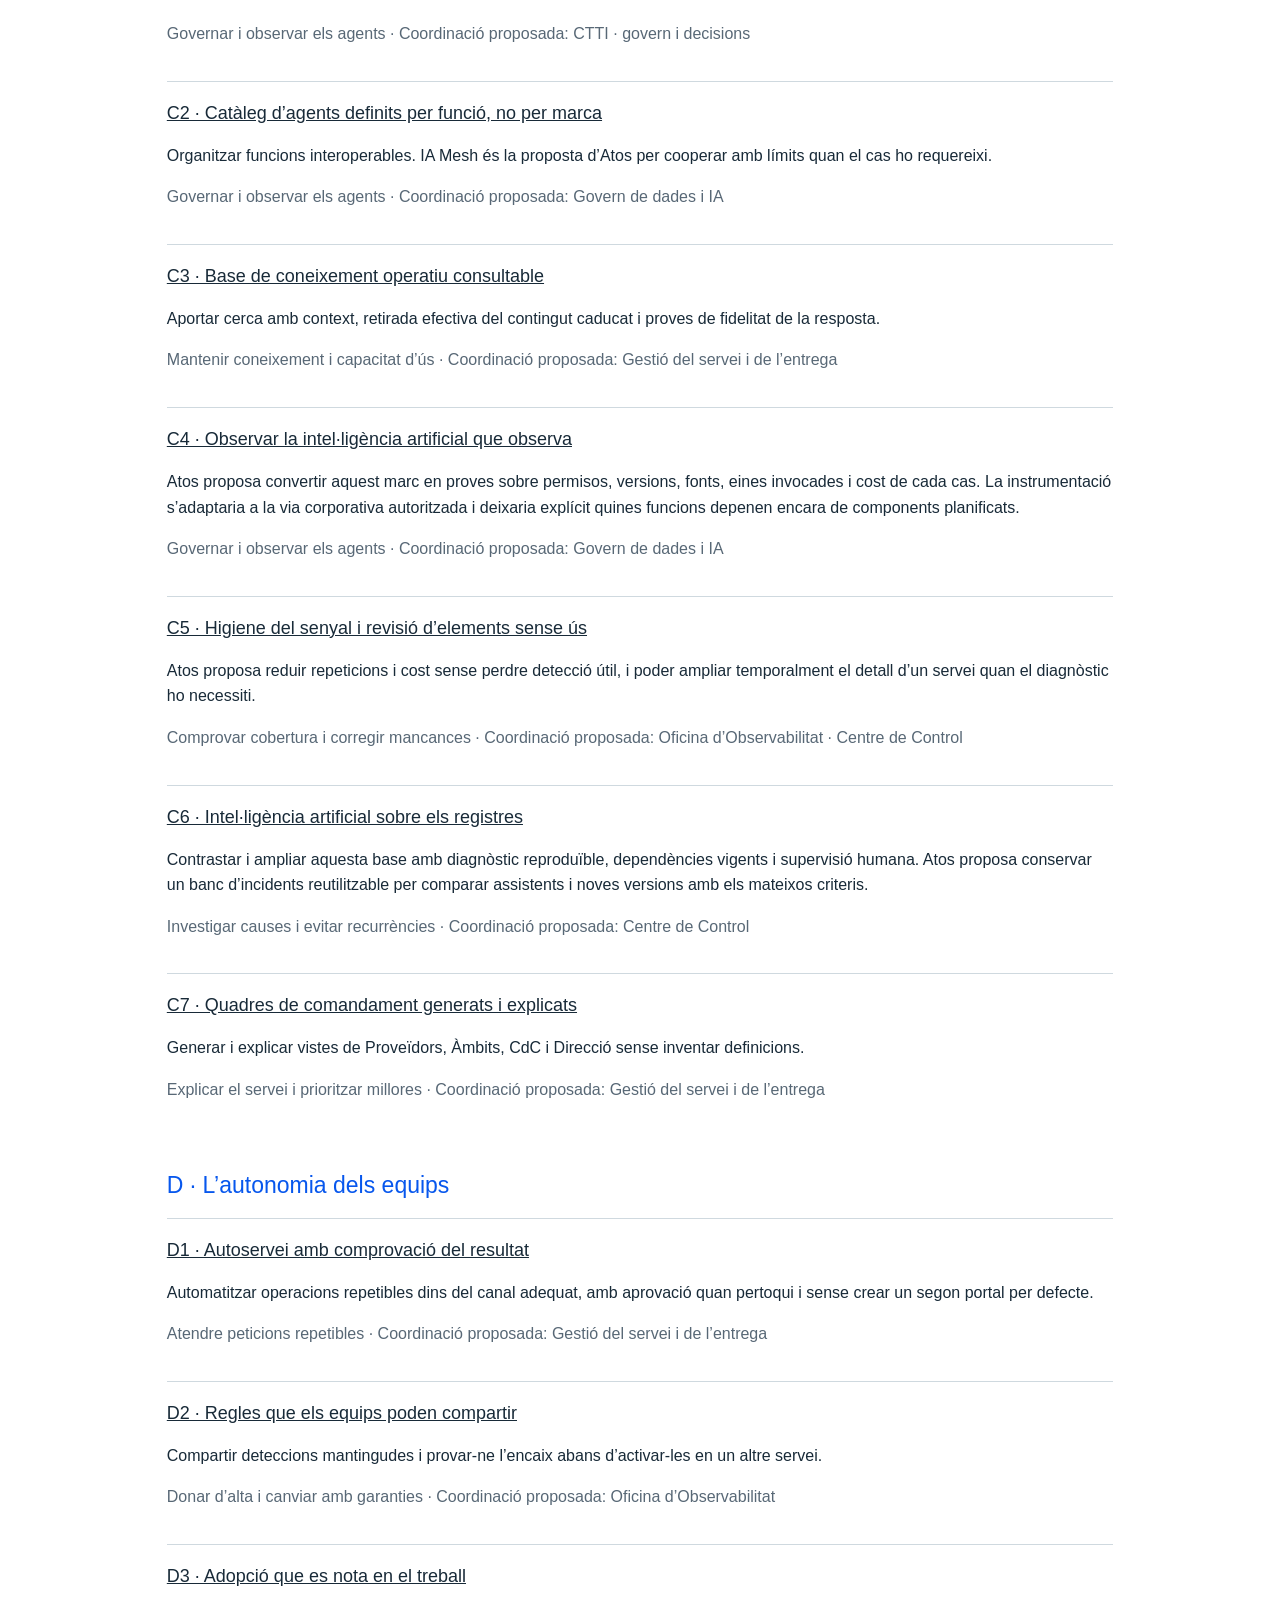
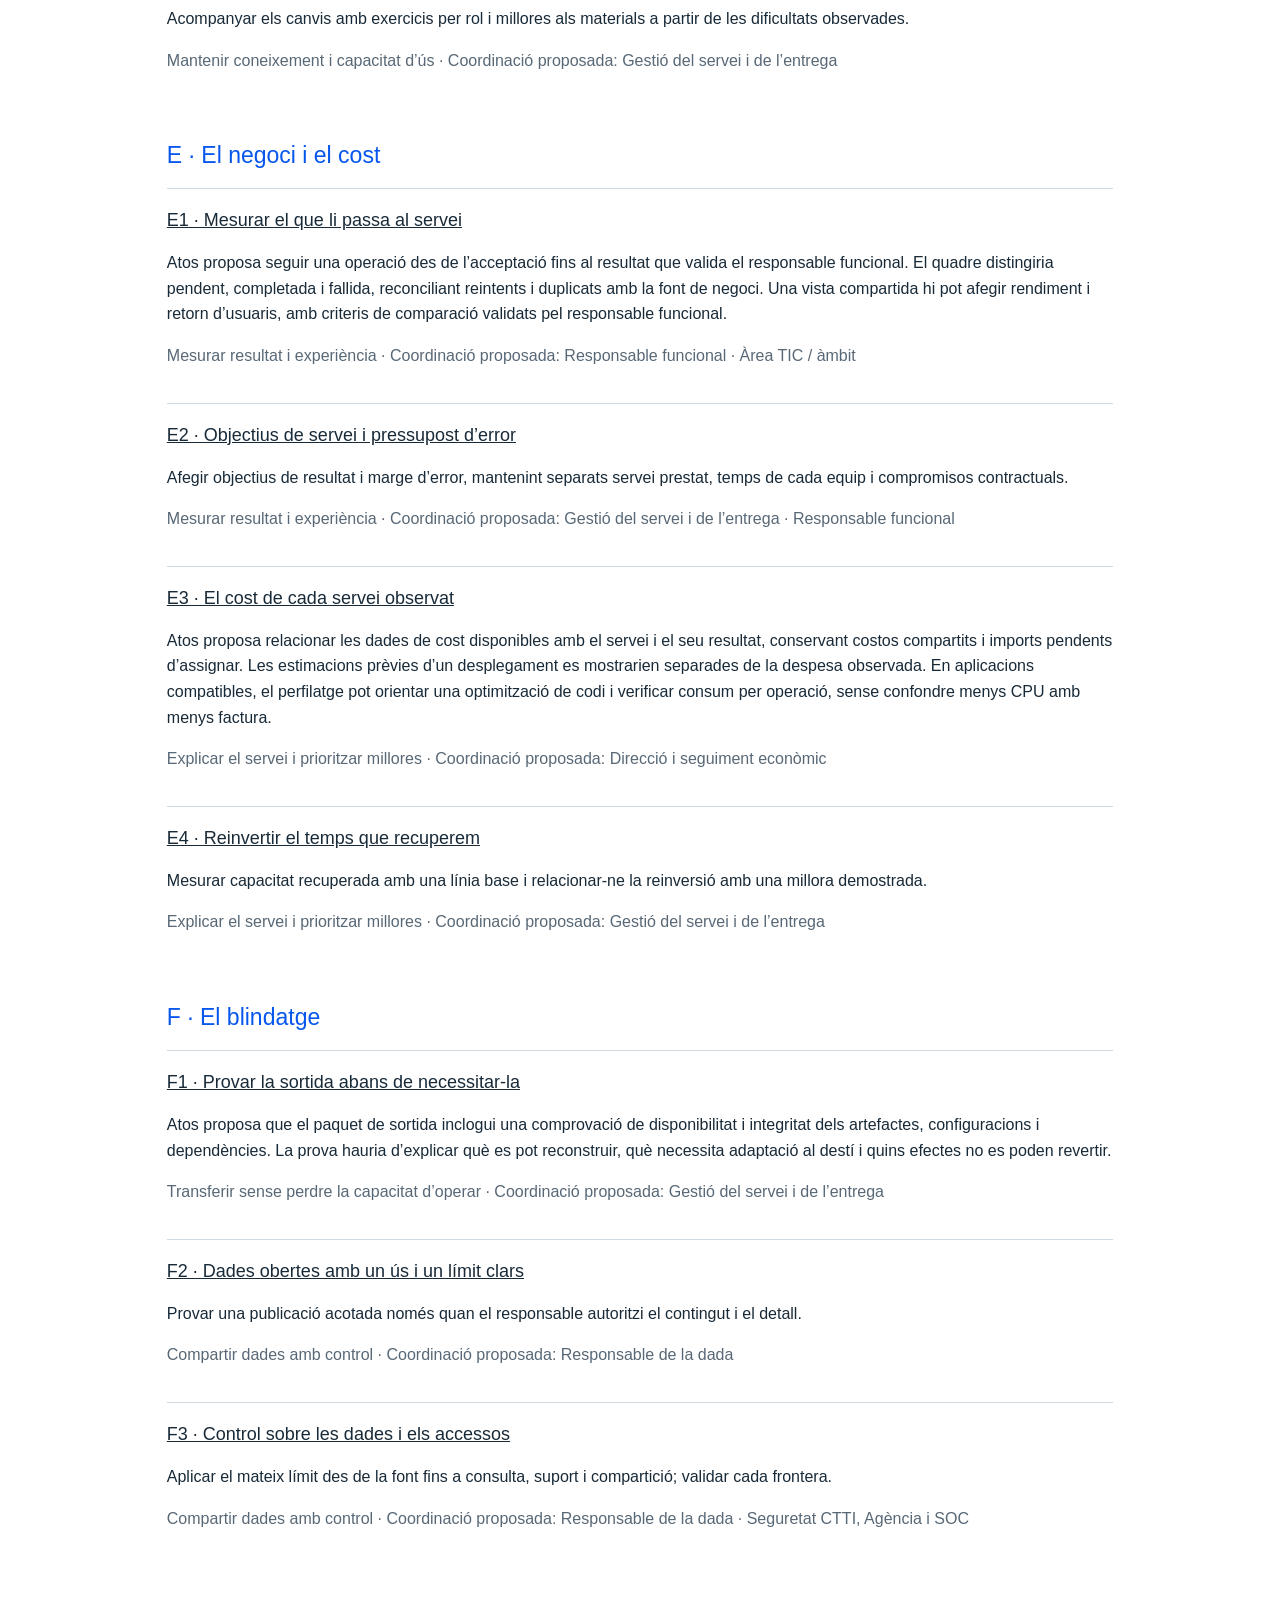
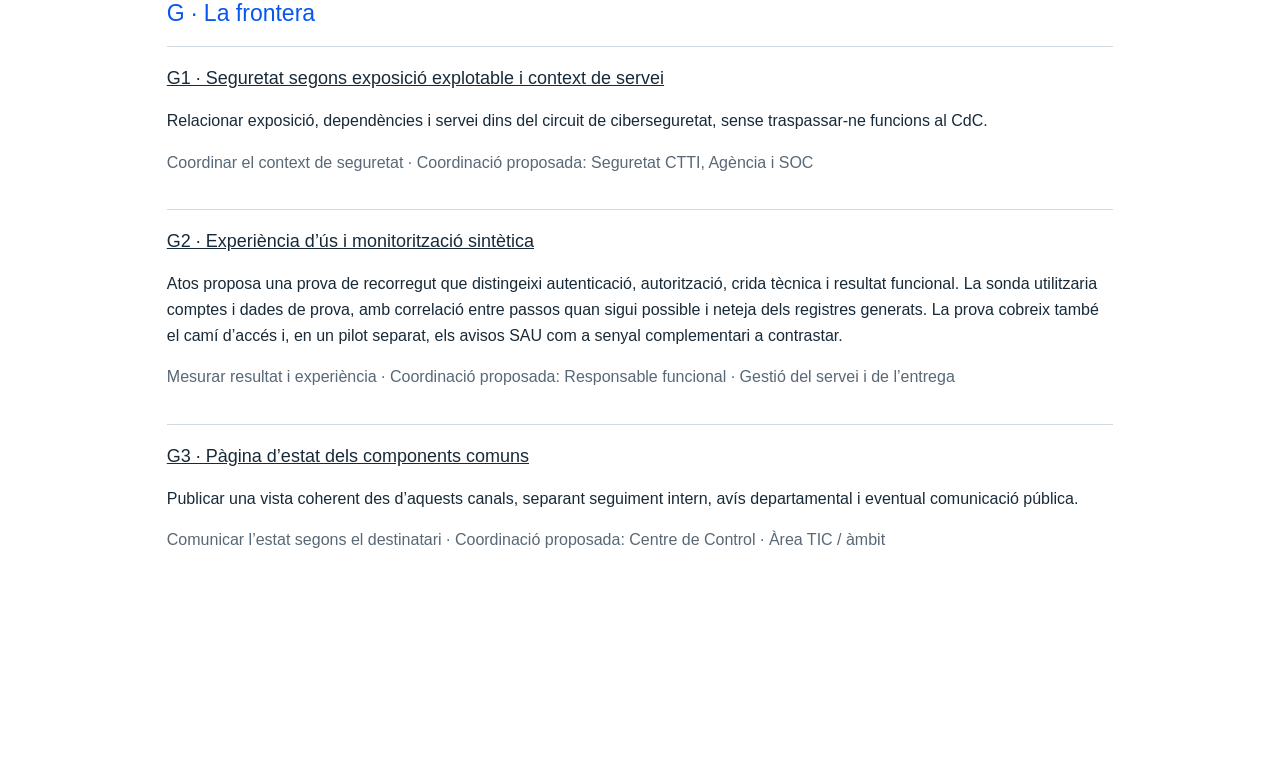
==== commit 604cf9a9: "Actualitza l’Atles O11y v4 amb noves capacitats, tipografia llegible i filtres complets" ====
--- a/mapa-o11y-atos.html
+++ b/mapa-o11y-atos.html
@@ -1,5 +1,5 @@
-<!doctype html><html lang="ca"><head><meta charset="utf-8"><meta name="viewport" content="width=device-width,initial-scale=1"><title>Mapa de l’Atles O11y · Atos per al CTTI</title><link rel="icon" href="favicon.svg?v=20260916-v3" type="image/svg+xml"><link rel="icon" href="favicon.ico?v=20260916-v3" sizes="any"><style>
-*{box-sizing:border-box}html,body{margin:0;width:100%;height:100%;overflow:hidden;background:#0d1726;font-family:'Segoe UI',Arial,sans-serif}main{height:100vh;display:flex;align-items:center;justify-content:center}svg{display:block;width:min(100vw,calc(100vh * 16 / 9));height:auto;max-height:100vh}svg a{cursor:pointer}svg a:hover text{fill:#0757ed}nav{position:fixed;bottom:14px;left:50%;transform:translateX(-50%);display:flex;gap:10px;align-items:center;background:#142634f0;color:white;padding:10px 14px;border-radius:10px;opacity:0;transition:opacity .15s}nav:hover,nav:focus-within,body.show-controls nav{opacity:1}button,nav a{font:14px 'Segoe UI',sans-serif;background:transparent;color:white;border:1px solid #8390a3;border-radius:5px;padding:7px 10px;text-decoration:none;cursor:pointer}.help{font-size:13px;color:#d6deec}@media print{nav{display:none}body{background:white}main{height:auto}}
+<!doctype html><html lang="ca"><head><meta charset="utf-8"><meta name="viewport" content="width=device-width,initial-scale=1"><title>Mapa de l’Atles O11y · Atos per al CTTI</title><link rel="icon" href="favicon.svg?v=20260917-market1" type="image/svg+xml"><link rel="icon" href="favicon.ico?v=20260917-market1" sizes="any"><style>
+*{box-sizing:border-box}html,body{margin:0;width:100%;height:100%;overflow:hidden;background:#0d1726;font-family:'Segoe UI',Arial,sans-serif}main{height:100vh;display:flex;align-items:center;justify-content:center}svg{display:block;width:min(100vw,calc(100vh * 16 / 9));height:auto;max-height:100vh}svg a{cursor:pointer}svg a:hover text{fill:#0757ed}nav{position:fixed;bottom:14px;left:50%;transform:translateX(-50%);display:flex;gap:10px;align-items:center;background:#142634f0;color:white;padding:10px 14px;border-radius:10px;opacity:0;transition:opacity .15s}nav:hover,nav:focus-within,body.show-controls nav{opacity:1}button,nav a{font:16px 'Segoe UI',sans-serif;background:transparent;color:white;border:1px solid #8390a3;border-radius:5px;padding:7px 10px;text-decoration:none;cursor:pointer}.help{font-size:16px;color:#d6deec}@media print{nav{display:none}body{background:white}main{height:auto}}
 
 :focus-visible{outline:3px solid #85baff;outline-offset:4px}
 button,nav a{min-height:44px;display:inline-flex;align-items:center}
@@ -7,55 +7,60 @@
 #map-list{background:white;color:#182a38;max-width:1100px;margin:0 auto;padding:35px 6vw 130px}
 #map-list h1{font-size:30px;font-weight:500}#map-list h2{font-size:23px;font-weight:500;color:#0757ed;margin-top:35px}
 #map-list article{border-top:1px solid #cfd9df;padding:18px 0}#map-list a{color:#182a38;font-size:18px;line-height:1.5}
-#map-list p{font-size:16px;line-height:1.6}#map-list .map-role{font-size:14px;color:#586876}
+#map-list p{font-size:16px;line-height:1.6}#map-list .map-role{font-size:16px;color:#586876}
 body.list-open{overflow:auto;height:auto;background:white}body.list-open main{display:none}body.list-open .mobile-map-note{display:none}
 @media(pointer:coarse){nav{opacity:1}}
-@media(max-width:760px){nav{width:calc(100vw - 24px);flex-wrap:wrap;justify-content:center;opacity:1;bottom:12px}.help{display:none}nav a,nav button{font-size:14px;padding:8px}.mobile-map-note{display:block;position:fixed;top:18px;left:6vw;right:6vw;color:white;font-size:16px;line-height:1.5;margin:0}.mobile-map-note a{color:white}}
+@media(max-width:760px){nav{width:calc(100vw - 24px);flex-wrap:wrap;justify-content:center;opacity:1;bottom:12px}.help{display:none}nav a,nav button{font-size:16px;padding:8px}.mobile-map-note{display:block;position:fixed;top:18px;left:6vw;right:6vw;color:white;font-size:16px;line-height:1.5;margin:0}.mobile-map-note a{color:white}}
 @media(prefers-reduced-motion:reduce){nav{transition:none}}
 @media print{.mobile-map-note,#map-list{display:none!important}}
+
+nav{max-width:calc(100vw - 24px);flex-wrap:wrap;justify-content:center}
+#map-list{padding-bottom:180px}
+.reading-note{color:#586876;border-bottom:1px solid #cfd9df;padding-bottom:18px}
+@media(max-width:760px){body.list-open nav{gap:7px}body.list-open nav a,body.list-open nav button{padding:7px 9px}}
 </style></head><body><main><svg xmlns="http://www.w3.org/2000/svg" xmlns:xlink="http://www.w3.org/1999/xlink" viewBox="0 0 1920 1080" role="group" aria-labelledby="map-title map-description"><title id="map-title">Atles O11y. Mapa de les 34 idees</title><desc id="map-description">Set conjunts de solucions proposades per Atos per ampliar l’observabilitat del CTTI. Cada idea té un codi, un títol i els conceptes tècnics que la concreten.</desc>
 <rect x="0" y="0" width="1920" height="1080" rx="0" fill="#ffffff"/>
 <image href="[data-uri]" x="64" y="24" width="77" height="25"/>
-<text x="162" y="42" font-family="Segoe UI,Arial,sans-serif" font-style="normal" font-size="15" font-weight="600" fill="#0757ed" text-anchor="start">PER AL CTTI</text>
+<text x="162" y="42" font-family="Segoe UI,Arial,sans-serif" font-style="normal" font-size="22" font-weight="600" fill="#0757ed" text-anchor="start">PER AL CTTI</text>
 <text x="61" y="112" font-family="Segoe UI,Arial,sans-serif" font-style="normal" font-size="57" font-weight="400" fill="#182a38" text-anchor="start">Atles</text>
 <text x="212" y="112" font-family="Georgia,serif" font-style="italic" font-size="59" font-weight="400" fill="#0757ed" text-anchor="start">d’observabilitat</text>
 <text x="1856" y="90" font-family="Segoe UI,Arial,sans-serif" font-style="normal" font-size="25" font-weight="400" fill="#182a38" text-anchor="end">34 idees / 7 conjunts</text>
-<text x="1856" y="122" font-family="Segoe UI,Arial,sans-serif" font-style="normal" font-size="18" font-weight="400" fill="#586876" text-anchor="end">Mapa de l’Atles v3 · Octubre 2026</text>
+<text x="1856" y="122" font-family="Segoe UI,Arial,sans-serif" font-style="normal" font-size="22" font-weight="400" fill="#586876" text-anchor="end">Mapa de l’Atles v4 · Octubre 2026</text>
 <g id="group-A" class="map-group" data-group="A">
 <rect x="64.0" y="169" width="560.0" height="508" fill="transparent" pointer-events="none"/>
 <line x1="64.0" y1="169" x2="624.0" y2="169" stroke="#cfd9df" stroke-width="1"/>
 <text x="64.0" y="221" font-family="Segoe UI,Arial,sans-serif" font-style="normal" font-size="43" font-weight="300" fill="#0757ed" text-anchor="start">A</text>
 <text x="118.0" y="208" font-family="Segoe UI,Arial,sans-serif" font-style="normal" font-size="29" font-weight="400" fill="#182a38" text-anchor="start">El fonament</text>
-<text x="118.0" y="235" font-family="Segoe UI,Arial,sans-serif" font-style="normal" font-size="19" font-weight="400" fill="#586876" text-anchor="start">Des de la font fins a la consulta.</text>
+<text x="118.0" y="235" font-family="Segoe UI,Arial,sans-serif" font-style="normal" font-size="22" font-weight="400" fill="#586876" text-anchor="start">Des de la font fins a la consulta.</text>
 <a href="https://mavillier.github.io/o11y-atos-ctti/#card/A1" target="atles-detail" aria-label="A1: Contracte de telemetria">
-<text x="64.0" y="277.0" font-family="Segoe UI,Arial,sans-serif" font-style="normal" font-size="20" font-weight="400" fill="#0757ed" text-anchor="start">A1</text>
+<text x="64.0" y="277.0" font-family="Segoe UI,Arial,sans-serif" font-style="normal" font-size="22" font-weight="400" fill="#0757ed" text-anchor="start">A1</text>
 <text x="113.0" y="277.0" font-family="Segoe UI,Arial,sans-serif" font-style="normal" font-size="22" font-weight="600" fill="#182a38" text-anchor="start">Contracte de telemetria</text>
-<text x="113.0" y="300.0" font-family="Segoe UI,Arial,sans-serif" font-style="normal" font-size="19" font-weight="400" fill="#586876" text-anchor="start">Esquemes · convencions · validació</text>
+<text x="113.0" y="303.0" font-family="Segoe UI,Arial,sans-serif" font-style="normal" font-size="22" font-weight="400" fill="#586876" text-anchor="start">Esquemes · convencions · validació</text>
 </a>
 <a href="https://mavillier.github.io/o11y-atos-ctti/#card/A2" target="atles-detail" aria-label="A2: Ingesta sota control del CTTI">
-<text x="64.0" y="345.5" font-family="Segoe UI,Arial,sans-serif" font-style="normal" font-size="20" font-weight="400" fill="#0757ed" text-anchor="start">A2</text>
+<text x="64.0" y="345.5" font-family="Segoe UI,Arial,sans-serif" font-style="normal" font-size="22" font-weight="400" fill="#0757ed" text-anchor="start">A2</text>
 <text x="113.0" y="345.5" font-family="Segoe UI,Arial,sans-serif" font-style="normal" font-size="22" font-weight="600" fill="#182a38" text-anchor="start">Ingesta sota control del CTTI</text>
-<text x="113.0" y="368.5" font-family="Segoe UI,Arial,sans-serif" font-style="normal" font-size="19" font-weight="400" fill="#586876" text-anchor="start">OpenTelemetry Collector · cues · límits</text>
+<text x="113.0" y="371.5" font-family="Segoe UI,Arial,sans-serif" font-style="normal" font-size="22" font-weight="400" fill="#586876" text-anchor="start">OpenTelemetry Collector · cues · límits</text>
 </a>
 <a href="https://mavillier.github.io/o11y-atos-ctti/#card/A3" target="atles-detail" aria-label="A3: Retenció segons l’ús">
-<text x="64.0" y="414.0" font-family="Segoe UI,Arial,sans-serif" font-style="normal" font-size="20" font-weight="400" fill="#0757ed" text-anchor="start">A3</text>
+<text x="64.0" y="414.0" font-family="Segoe UI,Arial,sans-serif" font-style="normal" font-size="22" font-weight="400" fill="#0757ed" text-anchor="start">A3</text>
 <text x="113.0" y="414.0" font-family="Segoe UI,Arial,sans-serif" font-style="normal" font-size="22" font-weight="600" fill="#182a38" text-anchor="start">Retenció segons l’ús</text>
-<text x="113.0" y="437.0" font-family="Segoe UI,Arial,sans-serif" font-style="normal" font-size="19" font-weight="400" fill="#586876" text-anchor="start">Cicle de vida · agregació · arxiu</text>
+<text x="113.0" y="440.0" font-family="Segoe UI,Arial,sans-serif" font-style="normal" font-size="22" font-weight="400" fill="#586876" text-anchor="start">Cicle de vida · agregació · arxiu</text>
 </a>
 <a href="https://mavillier.github.io/o11y-atos-ctti/#card/A4" target="atles-detail" aria-label="A4: Observabilitat com a codi">
-<text x="64.0" y="482.5" font-family="Segoe UI,Arial,sans-serif" font-style="normal" font-size="20" font-weight="400" fill="#0757ed" text-anchor="start">A4</text>
+<text x="64.0" y="482.5" font-family="Segoe UI,Arial,sans-serif" font-style="normal" font-size="22" font-weight="400" fill="#0757ed" text-anchor="start">A4</text>
 <text x="113.0" y="482.5" font-family="Segoe UI,Arial,sans-serif" font-style="normal" font-size="22" font-weight="600" fill="#182a38" text-anchor="start">Observabilitat com a codi</text>
-<text x="113.0" y="505.5" font-family="Segoe UI,Arial,sans-serif" font-style="normal" font-size="19" font-weight="400" fill="#586876" text-anchor="start">Versions · proves · canvi · recuperació</text>
+<text x="113.0" y="508.5" font-family="Segoe UI,Arial,sans-serif" font-style="normal" font-size="22" font-weight="400" fill="#586876" text-anchor="start">Versions · proves · canvi · recuperació</text>
 </a>
 <a href="https://mavillier.github.io/o11y-atos-ctti/#card/A5" target="atles-detail" aria-label="A5: Serveis que neixen observats">
-<text x="64.0" y="551.0" font-family="Segoe UI,Arial,sans-serif" font-style="normal" font-size="20" font-weight="400" fill="#0757ed" text-anchor="start">A5</text>
+<text x="64.0" y="551.0" font-family="Segoe UI,Arial,sans-serif" font-style="normal" font-size="22" font-weight="400" fill="#0757ed" text-anchor="start">A5</text>
 <text x="113.0" y="551.0" font-family="Segoe UI,Arial,sans-serif" font-style="normal" font-size="22" font-weight="600" fill="#182a38" text-anchor="start">Serveis que neixen observats</text>
-<text x="113.0" y="574.0" font-family="Segoe UI,Arial,sans-serif" font-style="normal" font-size="19" font-weight="400" fill="#586876" text-anchor="start">Plantilles · OpenTelemetry · proves d’alta</text>
+<text x="113.0" y="577.0" font-family="Segoe UI,Arial,sans-serif" font-style="normal" font-size="22" font-weight="400" fill="#586876" text-anchor="start">Plantilles · OpenTelemetry · proves d’alta</text>
 </a>
 <a href="https://mavillier.github.io/o11y-atos-ctti/#card/A6" target="atles-detail" aria-label="A6: Un llenguatge comú">
-<text x="64.0" y="619.5" font-family="Segoe UI,Arial,sans-serif" font-style="normal" font-size="20" font-weight="400" fill="#0757ed" text-anchor="start">A6</text>
+<text x="64.0" y="619.5" font-family="Segoe UI,Arial,sans-serif" font-style="normal" font-size="22" font-weight="400" fill="#0757ed" text-anchor="start">A6</text>
 <text x="113.0" y="619.5" font-family="Segoe UI,Arial,sans-serif" font-style="normal" font-size="22" font-weight="600" fill="#182a38" text-anchor="start">Un llenguatge comú</text>
-<text x="113.0" y="642.5" font-family="Segoe UI,Arial,sans-serif" font-style="normal" font-size="19" font-weight="400" fill="#586876" text-anchor="start">Catàleg semàntic · consulta federada</text>
+<text x="113.0" y="645.5" font-family="Segoe UI,Arial,sans-serif" font-style="normal" font-size="22" font-weight="400" fill="#586876" text-anchor="start">Catàleg semàntic · consulta federada</text>
 </a>
 </g>
 <g id="group-B" class="map-group" data-group="B">
@@ -63,46 +68,46 @@
 <line x1="680.0" y1="169" x2="1240.0" y2="169" stroke="#cfd9df" stroke-width="1"/>
 <text x="680.0" y="221" font-family="Segoe UI,Arial,sans-serif" font-style="normal" font-size="43" font-weight="300" fill="#2446a5" text-anchor="start">B</text>
 <text x="734.0" y="208" font-family="Segoe UI,Arial,sans-serif" font-style="normal" font-size="29" font-weight="400" fill="#182a38" text-anchor="start">El govern</text>
-<text x="734.0" y="235" font-family="Segoe UI,Arial,sans-serif" font-style="normal" font-size="19" font-weight="400" fill="#586876" text-anchor="start">Responsabilitats i decisions amb proves.</text>
+<text x="734.0" y="235" font-family="Segoe UI,Arial,sans-serif" font-style="normal" font-size="22" font-weight="400" fill="#586876" text-anchor="start">Responsabilitats i decisions amb proves.</text>
 <a href="https://mavillier.github.io/o11y-atos-ctti/#card/B1" target="atles-detail" aria-label="B1: Maduresa amb evidències">
-<text x="680.0" y="277.0" font-family="Segoe UI,Arial,sans-serif" font-style="normal" font-size="20" font-weight="400" fill="#2446a5" text-anchor="start">B1</text>
+<text x="680.0" y="277.0" font-family="Segoe UI,Arial,sans-serif" font-style="normal" font-size="22" font-weight="400" fill="#2446a5" text-anchor="start">B1</text>
 <text x="729.0" y="277.0" font-family="Segoe UI,Arial,sans-serif" font-style="normal" font-size="22" font-weight="600" fill="#182a38" text-anchor="start">Maduresa amb evidències</text>
-<text x="729.0" y="300.0" font-family="Segoe UI,Arial,sans-serif" font-style="normal" font-size="19" font-weight="400" fill="#586876" text-anchor="start">Matriu de 5 dominis × 6 dimensions · proves</text>
+<text x="729.0" y="303.0" font-family="Segoe UI,Arial,sans-serif" font-style="normal" font-size="22" font-weight="400" fill="#586876" text-anchor="start">Matriu de 5 dominis × 6 dimensions · proves</text>
 </a>
 <a href="https://mavillier.github.io/o11y-atos-ctti/#card/B2" target="atles-detail" aria-label="B2: El deute, a la vista">
-<text x="680.0" y="328.375" font-family="Segoe UI,Arial,sans-serif" font-style="normal" font-size="20" font-weight="400" fill="#2446a5" text-anchor="start">B2</text>
+<text x="680.0" y="328.375" font-family="Segoe UI,Arial,sans-serif" font-style="normal" font-size="22" font-weight="400" fill="#2446a5" text-anchor="start">B2</text>
 <text x="729.0" y="328.375" font-family="Segoe UI,Arial,sans-serif" font-style="normal" font-size="22" font-weight="600" fill="#182a38" text-anchor="start">El deute, a la vista</text>
-<text x="729.0" y="351.375" font-family="Segoe UI,Arial,sans-serif" font-style="normal" font-size="19" font-weight="400" fill="#586876" text-anchor="start">Regles · tasques · prova de tancament</text>
+<text x="729.0" y="354.375" font-family="Segoe UI,Arial,sans-serif" font-style="normal" font-size="22" font-weight="400" fill="#586876" text-anchor="start">Regles · tasques · prova de tancament</text>
 </a>
 <a href="https://mavillier.github.io/o11y-atos-ctti/#card/B3" target="atles-detail" aria-label="B3: Observar l’observabilitat">
-<text x="680.0" y="379.75" font-family="Segoe UI,Arial,sans-serif" font-style="normal" font-size="20" font-weight="400" fill="#2446a5" text-anchor="start">B3</text>
+<text x="680.0" y="379.75" font-family="Segoe UI,Arial,sans-serif" font-style="normal" font-size="22" font-weight="400" fill="#2446a5" text-anchor="start">B3</text>
 <text x="729.0" y="379.75" font-family="Segoe UI,Arial,sans-serif" font-style="normal" font-size="22" font-weight="600" fill="#182a38" text-anchor="start">Observar l’observabilitat</text>
-<text x="729.0" y="402.75" font-family="Segoe UI,Arial,sans-serif" font-style="normal" font-size="19" font-weight="400" fill="#586876" text-anchor="start">Sondes · senyal absent · recuperació</text>
+<text x="729.0" y="405.75" font-family="Segoe UI,Arial,sans-serif" font-style="normal" font-size="22" font-weight="400" fill="#586876" text-anchor="start">Sondes · senyal absent · recuperació</text>
 </a>
 <a href="https://mavillier.github.io/o11y-atos-ctti/#card/B4" target="atles-detail" aria-label="B4: Publicar dades útils">
-<text x="680.0" y="431.125" font-family="Segoe UI,Arial,sans-serif" font-style="normal" font-size="20" font-weight="400" fill="#2446a5" text-anchor="start">B4</text>
+<text x="680.0" y="431.125" font-family="Segoe UI,Arial,sans-serif" font-style="normal" font-size="22" font-weight="400" fill="#2446a5" text-anchor="start">B4</text>
 <text x="729.0" y="431.125" font-family="Segoe UI,Arial,sans-serif" font-style="normal" font-size="22" font-weight="600" fill="#182a38" text-anchor="start">Publicar dades útils</text>
-<text x="729.0" y="454.125" font-family="Segoe UI,Arial,sans-serif" font-style="normal" font-size="19" font-weight="400" fill="#586876" text-anchor="start">API de dades · qualitat · vistes per perfil</text>
+<text x="729.0" y="457.125" font-family="Segoe UI,Arial,sans-serif" font-style="normal" font-size="22" font-weight="400" fill="#586876" text-anchor="start">API de dades · qualitat · vistes per perfil</text>
 </a>
 <a href="https://mavillier.github.io/o11y-atos-ctti/#card/B5" target="atles-detail" aria-label="B5: Aprendre de cada incident">
-<text x="680.0" y="482.5" font-family="Segoe UI,Arial,sans-serif" font-style="normal" font-size="20" font-weight="400" fill="#2446a5" text-anchor="start">B5</text>
+<text x="680.0" y="482.5" font-family="Segoe UI,Arial,sans-serif" font-style="normal" font-size="22" font-weight="400" fill="#2446a5" text-anchor="start">B5</text>
 <text x="729.0" y="482.5" font-family="Segoe UI,Arial,sans-serif" font-style="normal" font-size="22" font-weight="600" fill="#182a38" text-anchor="start">Aprendre de cada incident</text>
-<text x="729.0" y="505.5" font-family="Segoe UI,Arial,sans-serif" font-style="normal" font-size="19" font-weight="400" fill="#586876" text-anchor="start">Cronologia · evidències · proves de regressió</text>
+<text x="729.0" y="508.5" font-family="Segoe UI,Arial,sans-serif" font-style="normal" font-size="22" font-weight="400" fill="#586876" text-anchor="start">Cronologia · evidències · proves de regressió</text>
 </a>
 <a href="https://mavillier.github.io/o11y-atos-ctti/#card/B6" target="atles-detail" aria-label="B6: Cooperació entre contractes">
-<text x="680.0" y="533.875" font-family="Segoe UI,Arial,sans-serif" font-style="normal" font-size="20" font-weight="400" fill="#2446a5" text-anchor="start">B6</text>
+<text x="680.0" y="533.875" font-family="Segoe UI,Arial,sans-serif" font-style="normal" font-size="22" font-weight="400" fill="#2446a5" text-anchor="start">B6</text>
 <text x="729.0" y="533.875" font-family="Segoe UI,Arial,sans-serif" font-style="normal" font-size="22" font-weight="600" fill="#182a38" text-anchor="start">Cooperació entre contractes</text>
-<text x="729.0" y="556.875" font-family="Segoe UI,Arial,sans-serif" font-style="normal" font-size="19" font-weight="400" fill="#586876" text-anchor="start">API d’incidents · context compartit · permisos</text>
+<text x="729.0" y="559.875" font-family="Segoe UI,Arial,sans-serif" font-style="normal" font-size="22" font-weight="400" fill="#586876" text-anchor="start">API d’incidents · context compartit · permisos</text>
 </a>
 <a href="https://mavillier.github.io/o11y-atos-ctti/#card/B7" target="atles-detail" aria-label="B7: Cap alerta sense responsable">
-<text x="680.0" y="585.25" font-family="Segoe UI,Arial,sans-serif" font-style="normal" font-size="20" font-weight="400" fill="#2446a5" text-anchor="start">B7</text>
+<text x="680.0" y="585.25" font-family="Segoe UI,Arial,sans-serif" font-style="normal" font-size="22" font-weight="400" fill="#2446a5" text-anchor="start">B7</text>
 <text x="729.0" y="585.25" font-family="Segoe UI,Arial,sans-serif" font-style="normal" font-size="22" font-weight="600" fill="#182a38" text-anchor="start">Cap alerta sense responsable</text>
-<text x="729.0" y="608.25" font-family="Segoe UI,Arial,sans-serif" font-style="normal" font-size="19" font-weight="400" fill="#586876" text-anchor="start">Guàrdies · rutes · confirmació de recepció</text>
+<text x="729.0" y="611.25" font-family="Segoe UI,Arial,sans-serif" font-style="normal" font-size="22" font-weight="400" fill="#586876" text-anchor="start">Guàrdies · rutes · confirmació de recepció</text>
 </a>
 <a href="https://mavillier.github.io/o11y-atos-ctti/#card/B8" target="atles-detail" aria-label="B8: Comandament de l’incident">
-<text x="680.0" y="636.625" font-family="Segoe UI,Arial,sans-serif" font-style="normal" font-size="20" font-weight="400" fill="#2446a5" text-anchor="start">B8</text>
+<text x="680.0" y="636.625" font-family="Segoe UI,Arial,sans-serif" font-style="normal" font-size="22" font-weight="400" fill="#2446a5" text-anchor="start">B8</text>
 <text x="729.0" y="636.625" font-family="Segoe UI,Arial,sans-serif" font-style="normal" font-size="22" font-weight="600" fill="#182a38" text-anchor="start">Comandament de l’incident</text>
-<text x="729.0" y="659.625" font-family="Segoe UI,Arial,sans-serif" font-style="normal" font-size="19" font-weight="400" fill="#586876" text-anchor="start">Estats · traspassos · cronologia compartida</text>
+<text x="729.0" y="662.625" font-family="Segoe UI,Arial,sans-serif" font-style="normal" font-size="22" font-weight="400" fill="#586876" text-anchor="start">Estats · traspassos · cronologia compartida</text>
 </a>
 </g>
 <g id="group-C" class="map-group" data-group="C">
@@ -110,41 +115,41 @@
 <line x1="1296.0" y1="169" x2="1856.0" y2="169" stroke="#cfd9df" stroke-width="1"/>
 <text x="1296.0" y="221" font-family="Segoe UI,Arial,sans-serif" font-style="normal" font-size="43" font-weight="300" fill="#6741ac" text-anchor="start">C</text>
 <text x="1350.0" y="208" font-family="Segoe UI,Arial,sans-serif" font-style="normal" font-size="29" font-weight="400" fill="#182a38" text-anchor="start">La intel·ligència</text>
-<text x="1350.0" y="235" font-family="Segoe UI,Arial,sans-serif" font-style="normal" font-size="19" font-weight="400" fill="#586876" text-anchor="start">IA útil, amb permisos i supervisió.</text>
+<text x="1350.0" y="235" font-family="Segoe UI,Arial,sans-serif" font-style="normal" font-size="22" font-weight="400" fill="#586876" text-anchor="start">IA útil, amb permisos i supervisió.</text>
 <a href="https://mavillier.github.io/o11y-atos-ctti/#card/C1" target="atles-detail" aria-label="C1: Autonomia de N0 a N3">
-<text x="1296.0" y="277.0" font-family="Segoe UI,Arial,sans-serif" font-style="normal" font-size="20" font-weight="400" fill="#6741ac" text-anchor="start">C1</text>
+<text x="1296.0" y="277.0" font-family="Segoe UI,Arial,sans-serif" font-style="normal" font-size="22" font-weight="400" fill="#6741ac" text-anchor="start">C1</text>
 <text x="1345.0" y="277.0" font-family="Segoe UI,Arial,sans-serif" font-style="normal" font-size="22" font-weight="600" fill="#182a38" text-anchor="start">Autonomia de N0 a N3</text>
-<text x="1345.0" y="300.0" font-family="Segoe UI,Arial,sans-serif" font-style="normal" font-size="19" font-weight="400" fill="#586876" text-anchor="start">Permisos · proves · traça d’accions</text>
+<text x="1345.0" y="303.0" font-family="Segoe UI,Arial,sans-serif" font-style="normal" font-size="22" font-weight="400" fill="#586876" text-anchor="start">Permisos · proves · traça d’accions</text>
 </a>
 <a href="https://mavillier.github.io/o11y-atos-ctti/#card/C2" target="atles-detail" aria-label="C2: Agents definits per funció">
-<text x="1296.0" y="335.7142857142857" font-family="Segoe UI,Arial,sans-serif" font-style="normal" font-size="20" font-weight="400" fill="#6741ac" text-anchor="start">C2</text>
+<text x="1296.0" y="335.7142857142857" font-family="Segoe UI,Arial,sans-serif" font-style="normal" font-size="22" font-weight="400" fill="#6741ac" text-anchor="start">C2</text>
 <text x="1345.0" y="335.7142857142857" font-family="Segoe UI,Arial,sans-serif" font-style="normal" font-size="22" font-weight="600" fill="#182a38" text-anchor="start">Agents definits per funció</text>
-<text x="1345.0" y="358.7142857142857" font-family="Segoe UI,Arial,sans-serif" font-style="normal" font-size="19" font-weight="400" fill="#586876" text-anchor="start">IA Mesh · MCP/A2A · agents amb permisos</text>
+<text x="1345.0" y="361.7142857142857" font-family="Segoe UI,Arial,sans-serif" font-style="normal" font-size="22" font-weight="400" fill="#586876" text-anchor="start">IA Mesh · MCP/A2A · agents amb permisos</text>
 </a>
 <a href="https://mavillier.github.io/o11y-atos-ctti/#card/C3" target="atles-detail" aria-label="C3: Coneixement operatiu a mà">
-<text x="1296.0" y="394.42857142857144" font-family="Segoe UI,Arial,sans-serif" font-style="normal" font-size="20" font-weight="400" fill="#6741ac" text-anchor="start">C3</text>
+<text x="1296.0" y="394.42857142857144" font-family="Segoe UI,Arial,sans-serif" font-style="normal" font-size="22" font-weight="400" fill="#6741ac" text-anchor="start">C3</text>
 <text x="1345.0" y="394.42857142857144" font-family="Segoe UI,Arial,sans-serif" font-style="normal" font-size="22" font-weight="600" fill="#182a38" text-anchor="start">Coneixement operatiu a mà</text>
-<text x="1345.0" y="417.42857142857144" font-family="Segoe UI,Arial,sans-serif" font-style="normal" font-size="19" font-weight="400" fill="#586876" text-anchor="start">Cerca híbrida · permisos · respostes amb fonts</text>
+<text x="1345.0" y="420.42857142857144" font-family="Segoe UI,Arial,sans-serif" font-style="normal" font-size="22" font-weight="400" fill="#586876" text-anchor="start">Cerca híbrida · permisos · respostes amb fonts</text>
 </a>
 <a href="https://mavillier.github.io/o11y-atos-ctti/#card/C4" target="atles-detail" aria-label="C4: Observar la IA que observa">
-<text x="1296.0" y="453.1428571428571" font-family="Segoe UI,Arial,sans-serif" font-style="normal" font-size="20" font-weight="400" fill="#6741ac" text-anchor="start">C4</text>
+<text x="1296.0" y="453.1428571428571" font-family="Segoe UI,Arial,sans-serif" font-style="normal" font-size="22" font-weight="400" fill="#6741ac" text-anchor="start">C4</text>
 <text x="1345.0" y="453.1428571428571" font-family="Segoe UI,Arial,sans-serif" font-style="normal" font-size="22" font-weight="600" fill="#182a38" text-anchor="start">Observar la IA que observa</text>
-<text x="1345.0" y="476.1428571428571" font-family="Segoe UI,Arial,sans-serif" font-style="normal" font-size="19" font-weight="400" fill="#586876" text-anchor="start">Traces · permisos · avaluació · cost</text>
+<text x="1345.0" y="479.1428571428571" font-family="Segoe UI,Arial,sans-serif" font-style="normal" font-size="22" font-weight="400" fill="#586876" text-anchor="start">Traces · permisos · avaluació · cost</text>
 </a>
 <a href="https://mavillier.github.io/o11y-atos-ctti/#card/C5" target="atles-detail" aria-label="C5: Menys soroll, més senyal">
-<text x="1296.0" y="511.8571428571429" font-family="Segoe UI,Arial,sans-serif" font-style="normal" font-size="20" font-weight="400" fill="#6741ac" text-anchor="start">C5</text>
+<text x="1296.0" y="511.8571428571429" font-family="Segoe UI,Arial,sans-serif" font-style="normal" font-size="22" font-weight="400" fill="#6741ac" text-anchor="start">C5</text>
 <text x="1345.0" y="511.8571428571429" font-family="Segoe UI,Arial,sans-serif" font-style="normal" font-size="22" font-weight="600" fill="#182a38" text-anchor="start">Menys soroll, més senyal</text>
-<text x="1345.0" y="534.8571428571429" font-family="Segoe UI,Arial,sans-serif" font-style="normal" font-size="19" font-weight="400" fill="#586876" text-anchor="start">Agrupació · utilitat · proves de cobertura</text>
+<text x="1345.0" y="537.8571428571429" font-family="Segoe UI,Arial,sans-serif" font-style="normal" font-size="22" font-weight="400" fill="#586876" text-anchor="start">Agrupació · utilitat · proves de cobertura</text>
 </a>
 <a href="https://mavillier.github.io/o11y-atos-ctti/#card/C6" target="atles-detail" aria-label="C6: IA per investigar incidents">
-<text x="1296.0" y="570.5714285714286" font-family="Segoe UI,Arial,sans-serif" font-style="normal" font-size="20" font-weight="400" fill="#6741ac" text-anchor="start">C6</text>
+<text x="1296.0" y="570.5714285714286" font-family="Segoe UI,Arial,sans-serif" font-style="normal" font-size="22" font-weight="400" fill="#6741ac" text-anchor="start">C6</text>
 <text x="1345.0" y="570.5714285714286" font-family="Segoe UI,Arial,sans-serif" font-style="normal" font-size="22" font-weight="600" fill="#182a38" text-anchor="start">IA per investigar incidents</text>
-<text x="1345.0" y="593.5714285714286" font-family="Segoe UI,Arial,sans-serif" font-style="normal" font-size="19" font-weight="400" fill="#586876" text-anchor="start">Registres · grafs · hipòtesis amb evidències</text>
+<text x="1345.0" y="596.5714285714286" font-family="Segoe UI,Arial,sans-serif" font-style="normal" font-size="22" font-weight="400" fill="#586876" text-anchor="start">Registres · grafs · hipòtesis amb evidències</text>
 </a>
 <a href="https://mavillier.github.io/o11y-atos-ctti/#card/C7" target="atles-detail" aria-label="C7: Quadres generats i explicats">
-<text x="1296.0" y="629.2857142857142" font-family="Segoe UI,Arial,sans-serif" font-style="normal" font-size="20" font-weight="400" fill="#6741ac" text-anchor="start">C7</text>
+<text x="1296.0" y="629.2857142857142" font-family="Segoe UI,Arial,sans-serif" font-style="normal" font-size="22" font-weight="400" fill="#6741ac" text-anchor="start">C7</text>
 <text x="1345.0" y="629.2857142857142" font-family="Segoe UI,Arial,sans-serif" font-style="normal" font-size="22" font-weight="600" fill="#182a38" text-anchor="start">Quadres generats i explicats</text>
-<text x="1345.0" y="652.2857142857142" font-family="Segoe UI,Arial,sans-serif" font-style="normal" font-size="19" font-weight="400" fill="#586876" text-anchor="start">Semàntica · consultes validades · gràfics</text>
+<text x="1345.0" y="655.2857142857142" font-family="Segoe UI,Arial,sans-serif" font-style="normal" font-size="22" font-weight="400" fill="#586876" text-anchor="start">Semàntica · consultes validades · gràfics</text>
 </a>
 </g>
 <g id="group-D" class="map-group" data-group="D">
@@ -152,21 +157,21 @@
 <line x1="64.0" y1="711" x2="483.5" y2="711" stroke="#cfd9df" stroke-width="1"/>
 <text x="64.0" y="763" font-family="Segoe UI,Arial,sans-serif" font-style="normal" font-size="43" font-weight="300" fill="#007873" text-anchor="start">D</text>
 <text x="118.0" y="750" font-family="Segoe UI,Arial,sans-serif" font-style="normal" font-size="25" font-weight="400" fill="#182a38" text-anchor="start">L’autonomia dels equips</text>
-<text x="118.0" y="777" font-family="Segoe UI,Arial,sans-serif" font-style="normal" font-size="18" font-weight="400" fill="#586876" text-anchor="start">Eines perquè els equips resolguin.</text>
+<text x="118.0" y="777" font-family="Segoe UI,Arial,sans-serif" font-style="normal" font-size="22" font-weight="400" fill="#586876" text-anchor="start">Eines perquè els equips resolguin.</text>
 <a href="https://mavillier.github.io/o11y-atos-ctti/#card/D1" target="atles-detail" aria-label="D1: Autoservei amb comprovacions">
-<text x="64.0" y="819.0" font-family="Segoe UI,Arial,sans-serif" font-style="normal" font-size="20" font-weight="400" fill="#007873" text-anchor="start">D1</text>
-<text x="113.0" y="819.0" font-family="Segoe UI,Arial,sans-serif" font-style="normal" font-size="21" font-weight="600" fill="#182a38" text-anchor="start">Autoservei amb comprovacions</text>
-<text x="113.0" y="842.0" font-family="Segoe UI,Arial,sans-serif" font-style="normal" font-size="18.5" font-weight="400" fill="#586876" text-anchor="start">Portal · permisos · resultat verificat</text>
+<text x="64.0" y="819.0" font-family="Segoe UI,Arial,sans-serif" font-style="normal" font-size="22" font-weight="400" fill="#007873" text-anchor="start">D1</text>
+<text x="113.0" y="819.0" font-family="Segoe UI,Arial,sans-serif" font-style="normal" font-size="22" font-weight="600" fill="#182a38" text-anchor="start">Autoservei amb comprovacions</text>
+<text x="113.0" y="845.0" font-family="Segoe UI,Arial,sans-serif" font-style="normal" font-size="22" font-weight="400" fill="#586876" text-anchor="start">Portal · permisos · resultat verificat</text>
 </a>
 <a href="https://mavillier.github.io/o11y-atos-ctti/#card/D2" target="atles-detail" aria-label="D2: Regles que es comparteixen">
-<text x="64.0" y="888.6666666666666" font-family="Segoe UI,Arial,sans-serif" font-style="normal" font-size="20" font-weight="400" fill="#007873" text-anchor="start">D2</text>
-<text x="113.0" y="888.6666666666666" font-family="Segoe UI,Arial,sans-serif" font-style="normal" font-size="21" font-weight="600" fill="#182a38" text-anchor="start">Regles que es comparteixen</text>
-<text x="113.0" y="911.6666666666666" font-family="Segoe UI,Arial,sans-serif" font-style="normal" font-size="18.5" font-weight="400" fill="#586876" text-anchor="start">Regles versionades · proves · distribució</text>
+<text x="64.0" y="888.6666666666666" font-family="Segoe UI,Arial,sans-serif" font-style="normal" font-size="22" font-weight="400" fill="#007873" text-anchor="start">D2</text>
+<text x="113.0" y="888.6666666666666" font-family="Segoe UI,Arial,sans-serif" font-style="normal" font-size="22" font-weight="600" fill="#182a38" text-anchor="start">Regles que es comparteixen</text>
+<text x="113.0" y="914.6666666666666" font-family="Segoe UI,Arial,sans-serif" font-style="normal" font-size="22" font-weight="400" fill="#586876" text-anchor="start">Regles · versions · proves · distribució</text>
 </a>
 <a href="https://mavillier.github.io/o11y-atos-ctti/#card/D3" target="atles-detail" aria-label="D3: Adopció en el treball diari">
-<text x="64.0" y="958.3333333333334" font-family="Segoe UI,Arial,sans-serif" font-style="normal" font-size="20" font-weight="400" fill="#007873" text-anchor="start">D3</text>
-<text x="113.0" y="958.3333333333334" font-family="Segoe UI,Arial,sans-serif" font-style="normal" font-size="21" font-weight="600" fill="#182a38" text-anchor="start">Adopció en el treball diari</text>
-<text x="113.0" y="981.3333333333334" font-family="Segoe UI,Arial,sans-serif" font-style="normal" font-size="18.5" font-weight="400" fill="#586876" text-anchor="start">Pràctica guiada · eines · ús real</text>
+<text x="64.0" y="958.3333333333334" font-family="Segoe UI,Arial,sans-serif" font-style="normal" font-size="22" font-weight="400" fill="#007873" text-anchor="start">D3</text>
+<text x="113.0" y="958.3333333333334" font-family="Segoe UI,Arial,sans-serif" font-style="normal" font-size="22" font-weight="600" fill="#182a38" text-anchor="start">Adopció en el treball diari</text>
+<text x="113.0" y="984.3333333333334" font-family="Segoe UI,Arial,sans-serif" font-style="normal" font-size="22" font-weight="400" fill="#586876" text-anchor="start">Pràctica guiada · eines · ús real</text>
 </a>
 </g>
 <g id="group-E" class="map-group" data-group="E">
@@ -174,26 +179,26 @@
 <line x1="521.5" y1="711" x2="941.0" y2="711" stroke="#cfd9df" stroke-width="1"/>
 <text x="521.5" y="763" font-family="Segoe UI,Arial,sans-serif" font-style="normal" font-size="43" font-weight="300" fill="#916313" text-anchor="start">E</text>
 <text x="575.5" y="750" font-family="Segoe UI,Arial,sans-serif" font-style="normal" font-size="25" font-weight="400" fill="#182a38" text-anchor="start">El negoci i el cost</text>
-<text x="575.5" y="777" font-family="Segoe UI,Arial,sans-serif" font-style="normal" font-size="18" font-weight="400" fill="#586876" text-anchor="start">Servei, fiabilitat i cost.</text>
+<text x="575.5" y="777" font-family="Segoe UI,Arial,sans-serif" font-style="normal" font-size="22" font-weight="400" fill="#586876" text-anchor="start">Servei, fiabilitat i cost.</text>
 <a href="https://mavillier.github.io/o11y-atos-ctti/#card/E1" target="atles-detail" aria-label="E1: Mesurar el servei real">
-<text x="521.5" y="819.0" font-family="Segoe UI,Arial,sans-serif" font-style="normal" font-size="20" font-weight="400" fill="#916313" text-anchor="start">E1</text>
-<text x="570.5" y="819.0" font-family="Segoe UI,Arial,sans-serif" font-style="normal" font-size="21" font-weight="600" fill="#182a38" text-anchor="start">Mesurar el servei real</text>
-<text x="570.5" y="842.0" font-family="Segoe UI,Arial,sans-serif" font-style="normal" font-size="18.5" font-weight="400" fill="#586876" text-anchor="start">Tràmits · estats · resultat · abandonaments</text>
+<text x="521.5" y="819.0" font-family="Segoe UI,Arial,sans-serif" font-style="normal" font-size="22" font-weight="400" fill="#916313" text-anchor="start">E1</text>
+<text x="570.5" y="819.0" font-family="Segoe UI,Arial,sans-serif" font-style="normal" font-size="22" font-weight="600" fill="#182a38" text-anchor="start">Mesurar el servei real</text>
+<text x="570.5" y="845.0" font-family="Segoe UI,Arial,sans-serif" font-style="normal" font-size="22" font-weight="400" fill="#586876" text-anchor="start">Tràmits · resultat · abandonaments</text>
 </a>
 <a href="https://mavillier.github.io/o11y-atos-ctti/#card/E2" target="atles-detail" aria-label="E2: Fiabilitat amb objectius">
-<text x="521.5" y="871.25" font-family="Segoe UI,Arial,sans-serif" font-style="normal" font-size="20" font-weight="400" fill="#916313" text-anchor="start">E2</text>
-<text x="570.5" y="871.25" font-family="Segoe UI,Arial,sans-serif" font-style="normal" font-size="21" font-weight="600" fill="#182a38" text-anchor="start">Fiabilitat amb objectius</text>
-<text x="570.5" y="894.25" font-family="Segoe UI,Arial,sans-serif" font-style="normal" font-size="18.5" font-weight="400" fill="#586876" text-anchor="start">Objectius SLO · pressupost d’error</text>
+<text x="521.5" y="871.25" font-family="Segoe UI,Arial,sans-serif" font-style="normal" font-size="22" font-weight="400" fill="#916313" text-anchor="start">E2</text>
+<text x="570.5" y="871.25" font-family="Segoe UI,Arial,sans-serif" font-style="normal" font-size="22" font-weight="600" fill="#182a38" text-anchor="start">Fiabilitat amb objectius</text>
+<text x="570.5" y="897.25" font-family="Segoe UI,Arial,sans-serif" font-style="normal" font-size="22" font-weight="400" fill="#586876" text-anchor="start">Objectius SLO · pressupost d’error</text>
 </a>
 <a href="https://mavillier.github.io/o11y-atos-ctti/#card/E3" target="atles-detail" aria-label="E3: Cost per servei observat">
-<text x="521.5" y="923.5" font-family="Segoe UI,Arial,sans-serif" font-style="normal" font-size="20" font-weight="400" fill="#916313" text-anchor="start">E3</text>
-<text x="570.5" y="923.5" font-family="Segoe UI,Arial,sans-serif" font-style="normal" font-size="21" font-weight="600" fill="#182a38" text-anchor="start">Cost per servei observat</text>
-<text x="570.5" y="946.5" font-family="Segoe UI,Arial,sans-serif" font-style="normal" font-size="18.5" font-weight="400" fill="#586876" text-anchor="start">Factura · consum · simulació de costos</text>
+<text x="521.5" y="923.5" font-family="Segoe UI,Arial,sans-serif" font-style="normal" font-size="22" font-weight="400" fill="#916313" text-anchor="start">E3</text>
+<text x="570.5" y="923.5" font-family="Segoe UI,Arial,sans-serif" font-style="normal" font-size="22" font-weight="600" fill="#182a38" text-anchor="start">Cost per servei observat</text>
+<text x="570.5" y="949.5" font-family="Segoe UI,Arial,sans-serif" font-style="normal" font-size="22" font-weight="400" fill="#586876" text-anchor="start">Factura · consum · simulació de costos</text>
 </a>
 <a href="https://mavillier.github.io/o11y-atos-ctti/#card/E4" target="atles-detail" aria-label="E4: Reinvertir el temps recuperat">
-<text x="521.5" y="975.75" font-family="Segoe UI,Arial,sans-serif" font-style="normal" font-size="20" font-weight="400" fill="#916313" text-anchor="start">E4</text>
-<text x="570.5" y="975.75" font-family="Segoe UI,Arial,sans-serif" font-style="normal" font-size="21" font-weight="600" fill="#182a38" text-anchor="start">Reinvertir el temps recuperat</text>
-<text x="570.5" y="998.75" font-family="Segoe UI,Arial,sans-serif" font-style="normal" font-size="18.5" font-weight="400" fill="#586876" text-anchor="start">Tasques repetides · estalvi net · millores</text>
+<text x="521.5" y="975.75" font-family="Segoe UI,Arial,sans-serif" font-style="normal" font-size="22" font-weight="400" fill="#916313" text-anchor="start">E4</text>
+<text x="570.5" y="975.75" font-family="Segoe UI,Arial,sans-serif" font-style="normal" font-size="22" font-weight="600" fill="#182a38" text-anchor="start">Reinvertir el temps recuperat</text>
+<text x="570.5" y="1001.75" font-family="Segoe UI,Arial,sans-serif" font-style="normal" font-size="22" font-weight="400" fill="#586876" text-anchor="start">Tasques repetides · estalvi · millores</text>
 </a>
 </g>
 <g id="group-F" class="map-group" data-group="F">
@@ -201,21 +206,21 @@
 <line x1="979.0" y1="711" x2="1398.5" y2="711" stroke="#cfd9df" stroke-width="1"/>
 <text x="979.0" y="763" font-family="Segoe UI,Arial,sans-serif" font-style="normal" font-size="43" font-weight="300" fill="#a05931" text-anchor="start">F</text>
 <text x="1033.0" y="750" font-family="Segoe UI,Arial,sans-serif" font-style="normal" font-size="25" font-weight="400" fill="#182a38" text-anchor="start">El blindatge</text>
-<text x="1033.0" y="777" font-family="Segoe UI,Arial,sans-serif" font-style="normal" font-size="18" font-weight="400" fill="#586876" text-anchor="start">Control i llibertat de canvi.</text>
+<text x="1033.0" y="777" font-family="Segoe UI,Arial,sans-serif" font-style="normal" font-size="22" font-weight="400" fill="#586876" text-anchor="start">Control i llibertat de canvi.</text>
 <a href="https://mavillier.github.io/o11y-atos-ctti/#card/F1" target="atles-detail" aria-label="F1: Provar la sortida cada any">
-<text x="979.0" y="819.0" font-family="Segoe UI,Arial,sans-serif" font-style="normal" font-size="20" font-weight="400" fill="#a05931" text-anchor="start">F1</text>
-<text x="1028.0" y="819.0" font-family="Segoe UI,Arial,sans-serif" font-style="normal" font-size="21" font-weight="600" fill="#182a38" text-anchor="start">Provar la sortida cada any</text>
-<text x="1028.0" y="842.0" font-family="Segoe UI,Arial,sans-serif" font-style="normal" font-size="18.5" font-weight="400" fill="#586876" text-anchor="start">Exportació · reconstrucció · proves</text>
+<text x="979.0" y="819.0" font-family="Segoe UI,Arial,sans-serif" font-style="normal" font-size="22" font-weight="400" fill="#a05931" text-anchor="start">F1</text>
+<text x="1028.0" y="819.0" font-family="Segoe UI,Arial,sans-serif" font-style="normal" font-size="22" font-weight="600" fill="#182a38" text-anchor="start">Provar la sortida cada any</text>
+<text x="1028.0" y="845.0" font-family="Segoe UI,Arial,sans-serif" font-style="normal" font-size="22" font-weight="400" fill="#586876" text-anchor="start">Exportació · reconstrucció · proves</text>
 </a>
 <a href="https://mavillier.github.io/o11y-atos-ctti/#card/F2" target="atles-detail" aria-label="F2: Dades obertes amb límits">
-<text x="979.0" y="888.6666666666666" font-family="Segoe UI,Arial,sans-serif" font-style="normal" font-size="20" font-weight="400" fill="#a05931" text-anchor="start">F2</text>
-<text x="1028.0" y="888.6666666666666" font-family="Segoe UI,Arial,sans-serif" font-style="normal" font-size="21" font-weight="600" fill="#182a38" text-anchor="start">Dades obertes amb límits</text>
-<text x="1028.0" y="911.6666666666666" font-family="Segoe UI,Arial,sans-serif" font-style="normal" font-size="18.5" font-weight="400" fill="#586876" text-anchor="start">Agregació · revisió · publicació per API</text>
+<text x="979.0" y="888.6666666666666" font-family="Segoe UI,Arial,sans-serif" font-style="normal" font-size="22" font-weight="400" fill="#a05931" text-anchor="start">F2</text>
+<text x="1028.0" y="888.6666666666666" font-family="Segoe UI,Arial,sans-serif" font-style="normal" font-size="22" font-weight="600" fill="#182a38" text-anchor="start">Dades obertes amb límits</text>
+<text x="1028.0" y="914.6666666666666" font-family="Segoe UI,Arial,sans-serif" font-style="normal" font-size="22" font-weight="400" fill="#586876" text-anchor="start">Agregació · revisió · publicació per API</text>
 </a>
 <a href="https://mavillier.github.io/o11y-atos-ctti/#card/F3" target="atles-detail" aria-label="F3: Control de dades i accessos">
-<text x="979.0" y="958.3333333333334" font-family="Segoe UI,Arial,sans-serif" font-style="normal" font-size="20" font-weight="400" fill="#a05931" text-anchor="start">F3</text>
-<text x="1028.0" y="958.3333333333334" font-family="Segoe UI,Arial,sans-serif" font-style="normal" font-size="21" font-weight="600" fill="#182a38" text-anchor="start">Control de dades i accessos</text>
-<text x="1028.0" y="981.3333333333334" font-family="Segoe UI,Arial,sans-serif" font-style="normal" font-size="18.5" font-weight="400" fill="#586876" text-anchor="start">Identitat · ubicació · accés · auditoria</text>
+<text x="979.0" y="958.3333333333334" font-family="Segoe UI,Arial,sans-serif" font-style="normal" font-size="22" font-weight="400" fill="#a05931" text-anchor="start">F3</text>
+<text x="1028.0" y="958.3333333333334" font-family="Segoe UI,Arial,sans-serif" font-style="normal" font-size="22" font-weight="600" fill="#182a38" text-anchor="start">Control de dades i accessos</text>
+<text x="1028.0" y="984.3333333333334" font-family="Segoe UI,Arial,sans-serif" font-style="normal" font-size="22" font-weight="400" fill="#586876" text-anchor="start">Identitat · ubicació · accés · auditoria</text>
 </a>
 </g>
 <g id="group-G" class="map-group" data-group="G">
@@ -223,31 +228,31 @@
 <line x1="1436.5" y1="711" x2="1856.0" y2="711" stroke="#cfd9df" stroke-width="1"/>
 <text x="1436.5" y="763" font-family="Segoe UI,Arial,sans-serif" font-style="normal" font-size="43" font-weight="300" fill="#677a44" text-anchor="start">G</text>
 <text x="1490.5" y="750" font-family="Segoe UI,Arial,sans-serif" font-style="normal" font-size="25" font-weight="400" fill="#182a38" text-anchor="start">La frontera</text>
-<text x="1490.5" y="777" font-family="Segoe UI,Arial,sans-serif" font-style="normal" font-size="18" font-weight="400" fill="#586876" text-anchor="start">Seguretat, experiència i estat.</text>
+<text x="1490.5" y="777" font-family="Segoe UI,Arial,sans-serif" font-style="normal" font-size="22" font-weight="400" fill="#586876" text-anchor="start">Seguretat, experiència i estat.</text>
 <a href="https://mavillier.github.io/o11y-atos-ctti/#card/G1" target="atles-detail" aria-label="G1: Seguretat segons l’exposició">
-<text x="1436.5" y="819.0" font-family="Segoe UI,Arial,sans-serif" font-style="normal" font-size="20" font-weight="400" fill="#677a44" text-anchor="start">G1</text>
-<text x="1485.5" y="819.0" font-family="Segoe UI,Arial,sans-serif" font-style="normal" font-size="21" font-weight="600" fill="#182a38" text-anchor="start">Seguretat segons l’exposició</text>
-<text x="1485.5" y="842.0" font-family="Segoe UI,Arial,sans-serif" font-style="normal" font-size="18.5" font-weight="400" fill="#586876" text-anchor="start">Exposició · camins d’atac · validació</text>
+<text x="1436.5" y="819.0" font-family="Segoe UI,Arial,sans-serif" font-style="normal" font-size="22" font-weight="400" fill="#677a44" text-anchor="start">G1</text>
+<text x="1485.5" y="819.0" font-family="Segoe UI,Arial,sans-serif" font-style="normal" font-size="22" font-weight="600" fill="#182a38" text-anchor="start">Seguretat segons l’exposició</text>
+<text x="1485.5" y="845.0" font-family="Segoe UI,Arial,sans-serif" font-style="normal" font-size="22" font-weight="400" fill="#586876" text-anchor="start">Exposició · camins d’atac · validació</text>
 </a>
 <a href="https://mavillier.github.io/o11y-atos-ctti/#card/G2" target="atles-detail" aria-label="G2: L’experiència, a prova">
-<text x="1436.5" y="888.6666666666666" font-family="Segoe UI,Arial,sans-serif" font-style="normal" font-size="20" font-weight="400" fill="#677a44" text-anchor="start">G2</text>
-<text x="1485.5" y="888.6666666666666" font-family="Segoe UI,Arial,sans-serif" font-style="normal" font-size="21" font-weight="600" fill="#182a38" text-anchor="start">L’experiència, a prova</text>
-<text x="1485.5" y="911.6666666666666" font-family="Segoe UI,Arial,sans-serif" font-style="normal" font-size="18.5" font-weight="400" fill="#586876" text-anchor="start">Proves sintètiques · ús real · traces</text>
+<text x="1436.5" y="888.6666666666666" font-family="Segoe UI,Arial,sans-serif" font-style="normal" font-size="22" font-weight="400" fill="#677a44" text-anchor="start">G2</text>
+<text x="1485.5" y="888.6666666666666" font-family="Segoe UI,Arial,sans-serif" font-style="normal" font-size="22" font-weight="600" fill="#182a38" text-anchor="start">L’experiència, a prova</text>
+<text x="1485.5" y="914.6666666666666" font-family="Segoe UI,Arial,sans-serif" font-style="normal" font-size="22" font-weight="400" fill="#586876" text-anchor="start">Proves sintètiques · ús real · traces</text>
 </a>
 <a href="https://mavillier.github.io/o11y-atos-ctti/#card/G3" target="atles-detail" aria-label="G3: Estat dels components comuns">
-<text x="1436.5" y="958.3333333333334" font-family="Segoe UI,Arial,sans-serif" font-style="normal" font-size="20" font-weight="400" fill="#677a44" text-anchor="start">G3</text>
-<text x="1485.5" y="958.3333333333334" font-family="Segoe UI,Arial,sans-serif" font-style="normal" font-size="21" font-weight="600" fill="#182a38" text-anchor="start">Estat dels components comuns</text>
-<text x="1485.5" y="981.3333333333334" font-family="Segoe UI,Arial,sans-serif" font-style="normal" font-size="18.5" font-weight="400" fill="#586876" text-anchor="start">API d’estat · historial · subscripcions</text>
+<text x="1436.5" y="958.3333333333334" font-family="Segoe UI,Arial,sans-serif" font-style="normal" font-size="22" font-weight="400" fill="#677a44" text-anchor="start">G3</text>
+<text x="1485.5" y="958.3333333333334" font-family="Segoe UI,Arial,sans-serif" font-style="normal" font-size="22" font-weight="600" fill="#182a38" text-anchor="start">Estat dels components comuns</text>
+<text x="1485.5" y="984.3333333333334" font-family="Segoe UI,Arial,sans-serif" font-style="normal" font-size="22" font-weight="400" fill="#586876" text-anchor="start">API d’estat · historial · subscripcions</text>
 </a>
 </g>
 <line x1="64" y1="1034" x2="1856" y2="1034" stroke="#cfd9df" stroke-width="1"/>
-<text x="64" y="1062" font-family="Segoe UI,Arial,sans-serif" font-style="normal" font-size="17" font-weight="400" fill="#586876" text-anchor="start">Solucions d’Atos per ampliar l’observabilitat del CTTI</text>
-<text x="1856" y="1062" font-family="Segoe UI,Arial,sans-serif" font-style="normal" font-size="17" font-weight="400" fill="#0757ed" text-anchor="end">mavillier.github.io/o11y-atos-ctti</text>
+<text x="64" y="1062" font-family="Segoe UI,Arial,sans-serif" font-style="normal" font-size="22" font-weight="400" fill="#586876" text-anchor="start">Solucions d’Atos per ampliar l’observabilitat del CTTI</text>
+<text x="1856" y="1062" font-family="Segoe UI,Arial,sans-serif" font-style="normal" font-size="22" font-weight="400" fill="#0757ed" text-anchor="end">mavillier.github.io/o11y-atos-ctti</text>
 </svg></main>
 <p class="mobile-map-note">Mapa 16:9 per projectar. Per llegir-lo en una pantalla petita, <a href="#llista" data-list-toggle>obre la llista de fitxes</a>.</p>
 <section id="map-list" hidden aria-label="Llista de les 34 fitxes"></section>
 <nav aria-label="Controls de projecció"><button id="fullscreen">Pantalla completa</button><button id="list-toggle" data-list-toggle aria-controls="map-list" aria-expanded="false">Llista de fitxes</button><a href="./#context/actors" target="atles-detail">Actors i processos ↗</a><a href="./#atlas" target="atles-detail">Obre l’Atles ↗</a><span class="help">F: pantalla completa · Esc: sortir</span></nav>
-<script src="data.js?v=20260916-v3"></script><script src="model.js?v=20260916-v3"></script><script>
+<script src="data.js?v=20260917-market1"></script><script src="model.js?v=20260917-market1"></script><script>
 let timer;
 const reveal=()=>{document.body.classList.add('show-controls');clearTimeout(timer);if(!matchMedia('(pointer:coarse)').matches)timer=setTimeout(()=>{if(!document.querySelector('nav').contains(document.activeElement))document.body.classList.remove('show-controls')},2500)};
 async function fullscreen(){try{if(!document.fullscreenElement)await document.documentElement.requestFullscreen();else await document.exitFullscreen()}catch{reveal()}}
@@ -265,6 +270,15 @@
 const a=fits[c.id],article=document.createElement('article'),link=document.createElement('a'),body=document.createElement('p'),meta=document.createElement('p');link.href='./#card/'+c.id;link.target='atles-detail';link.textContent=c.id+' · '+c.title;body.textContent=a.contribution;meta.className='map-role';meta.textContent=processes[a.processId]+' · Coordinació proposada: '+a.coordinator.map(id=>roles[id]).join(' · ');article.append(link,body,meta);section.append(article);
 const svgLink=document.querySelector('svg a[href$="/\#card/'+c.id+'"]');if(svgLink){svgLink.setAttribute('href','./#card/'+c.id);svgLink.setAttribute('aria-label',c.id+': '+c.title+'. '+processes[a.processId]);const tip=document.createElementNS('http://www.w3.org/2000/svg','title');tip.textContent=a.baseCtti+' '+a.contribution;svgLink.prepend(tip);}
 }list.append(section);}
-function toggleList(e){e.preventDefault();const open=list.hidden;list.hidden=!open;document.body.classList.toggle('list-open',open);const button=document.querySelector('#list-toggle');button.textContent=open?'Torna al mapa':'Llista de fitxes';button.setAttribute('aria-expanded',String(open));if(open){window.scrollTo(0,0);h1.focus()}else button.focus();reveal();}
-document.querySelectorAll('[data-list-toggle]').forEach(b=>b.addEventListener('click',toggleList));reveal();
-</script><script src="analytics.js?v=20260916-v3"></script></body></html>
+let explicitView=false;
+function setList(open,focus=false){
+ list.hidden=!open;document.body.classList.toggle('list-open',open);
+ const button=document.querySelector('#list-toggle');button.textContent=open?'Veure el mapa general':'Llista de fitxes';button.setAttribute('aria-expanded',String(open));
+ if(focus){if(open){window.scrollTo(0,0);h1.focus()}else button.focus();}
+}
+function toggleList(e){e.preventDefault();explicitView=true;setList(list.hidden,true);reveal();}
+const readingNote=document.createElement('p');readingNote.className='reading-note';readingNote.textContent='Vista de lectura · Les mateixes 34 fitxes, amb els actors i els processos relacionats.';h1.before(readingNote);
+function fitReadingView(){if(!explicitView){const scale=Math.min(innerWidth/1920,innerHeight/1080);setList(22*scale<16);}}
+document.querySelectorAll('[data-list-toggle]').forEach(b=>b.addEventListener('click',toggleList));
+window.addEventListener('resize',fitReadingView);document.addEventListener('fullscreenchange',fitReadingView);fitReadingView();reveal();
+</script><script src="analytics.js?v=20260917-market1"></script></body></html>
